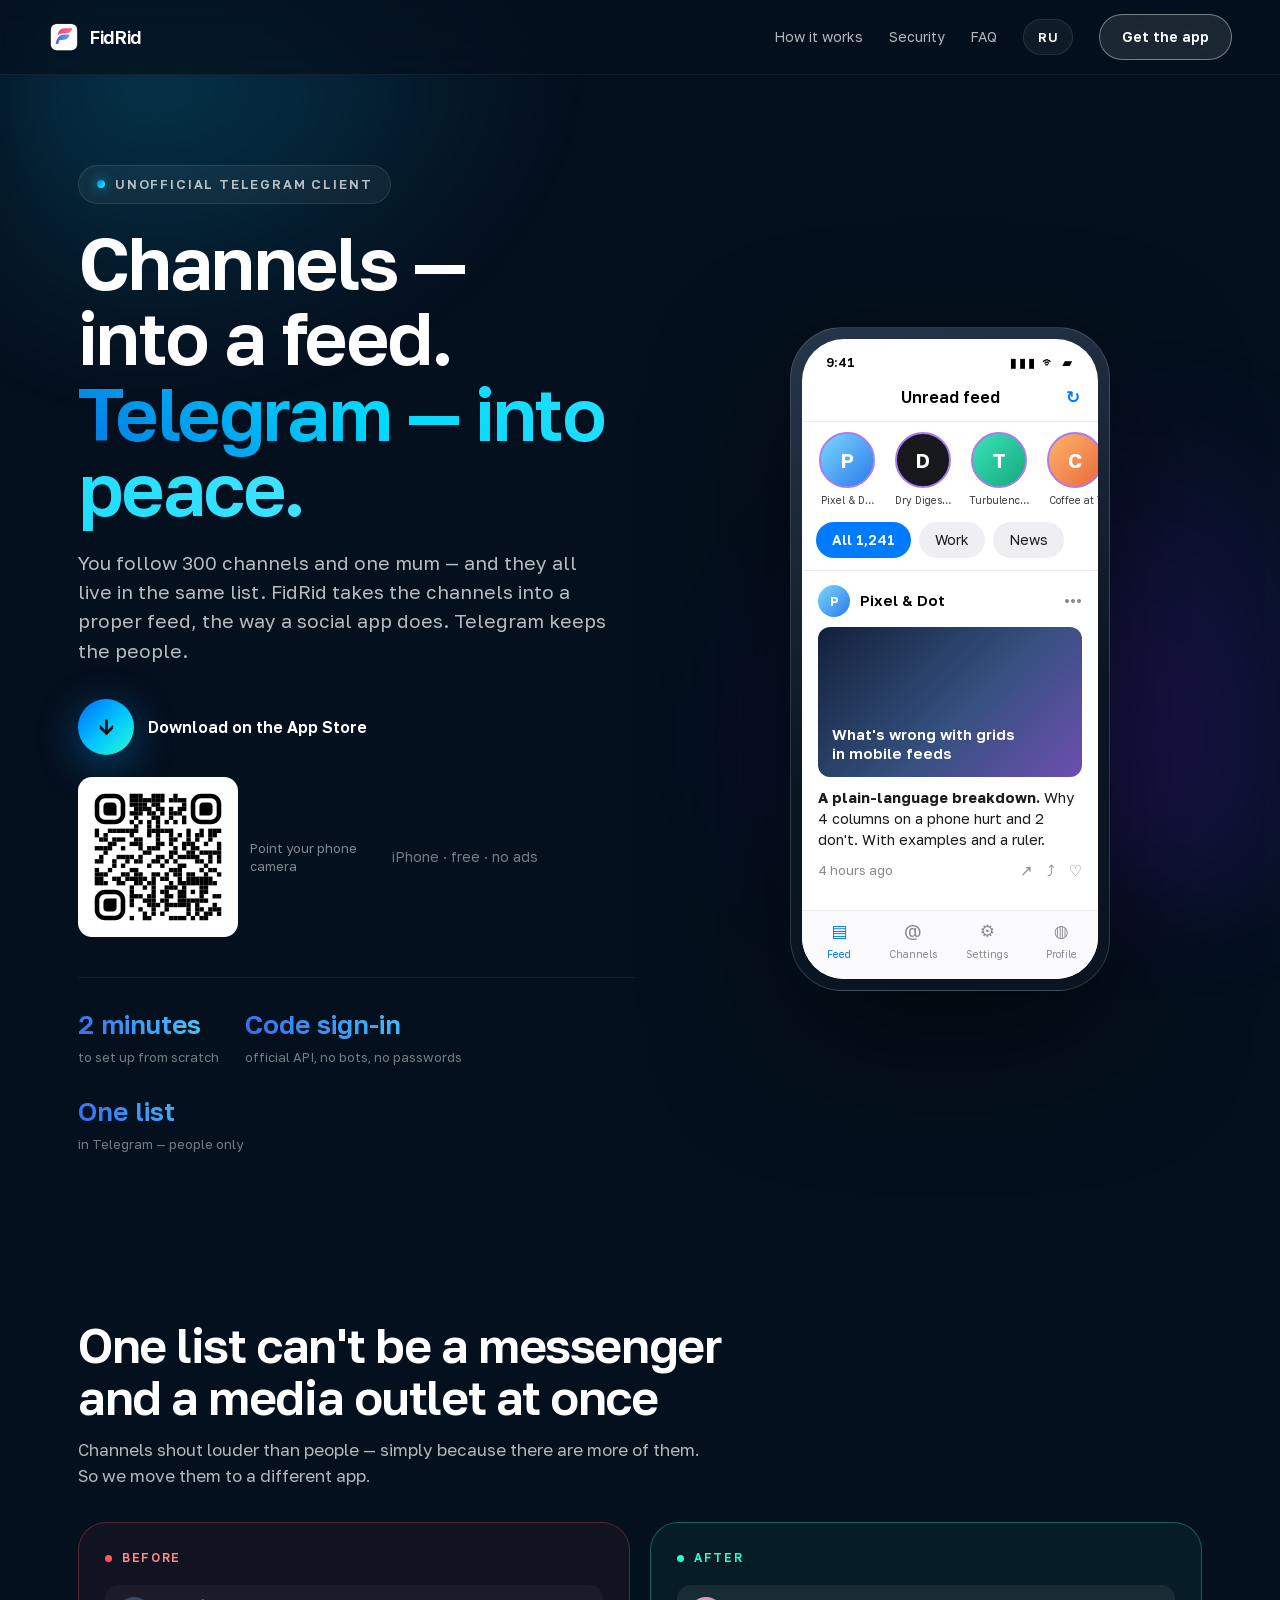
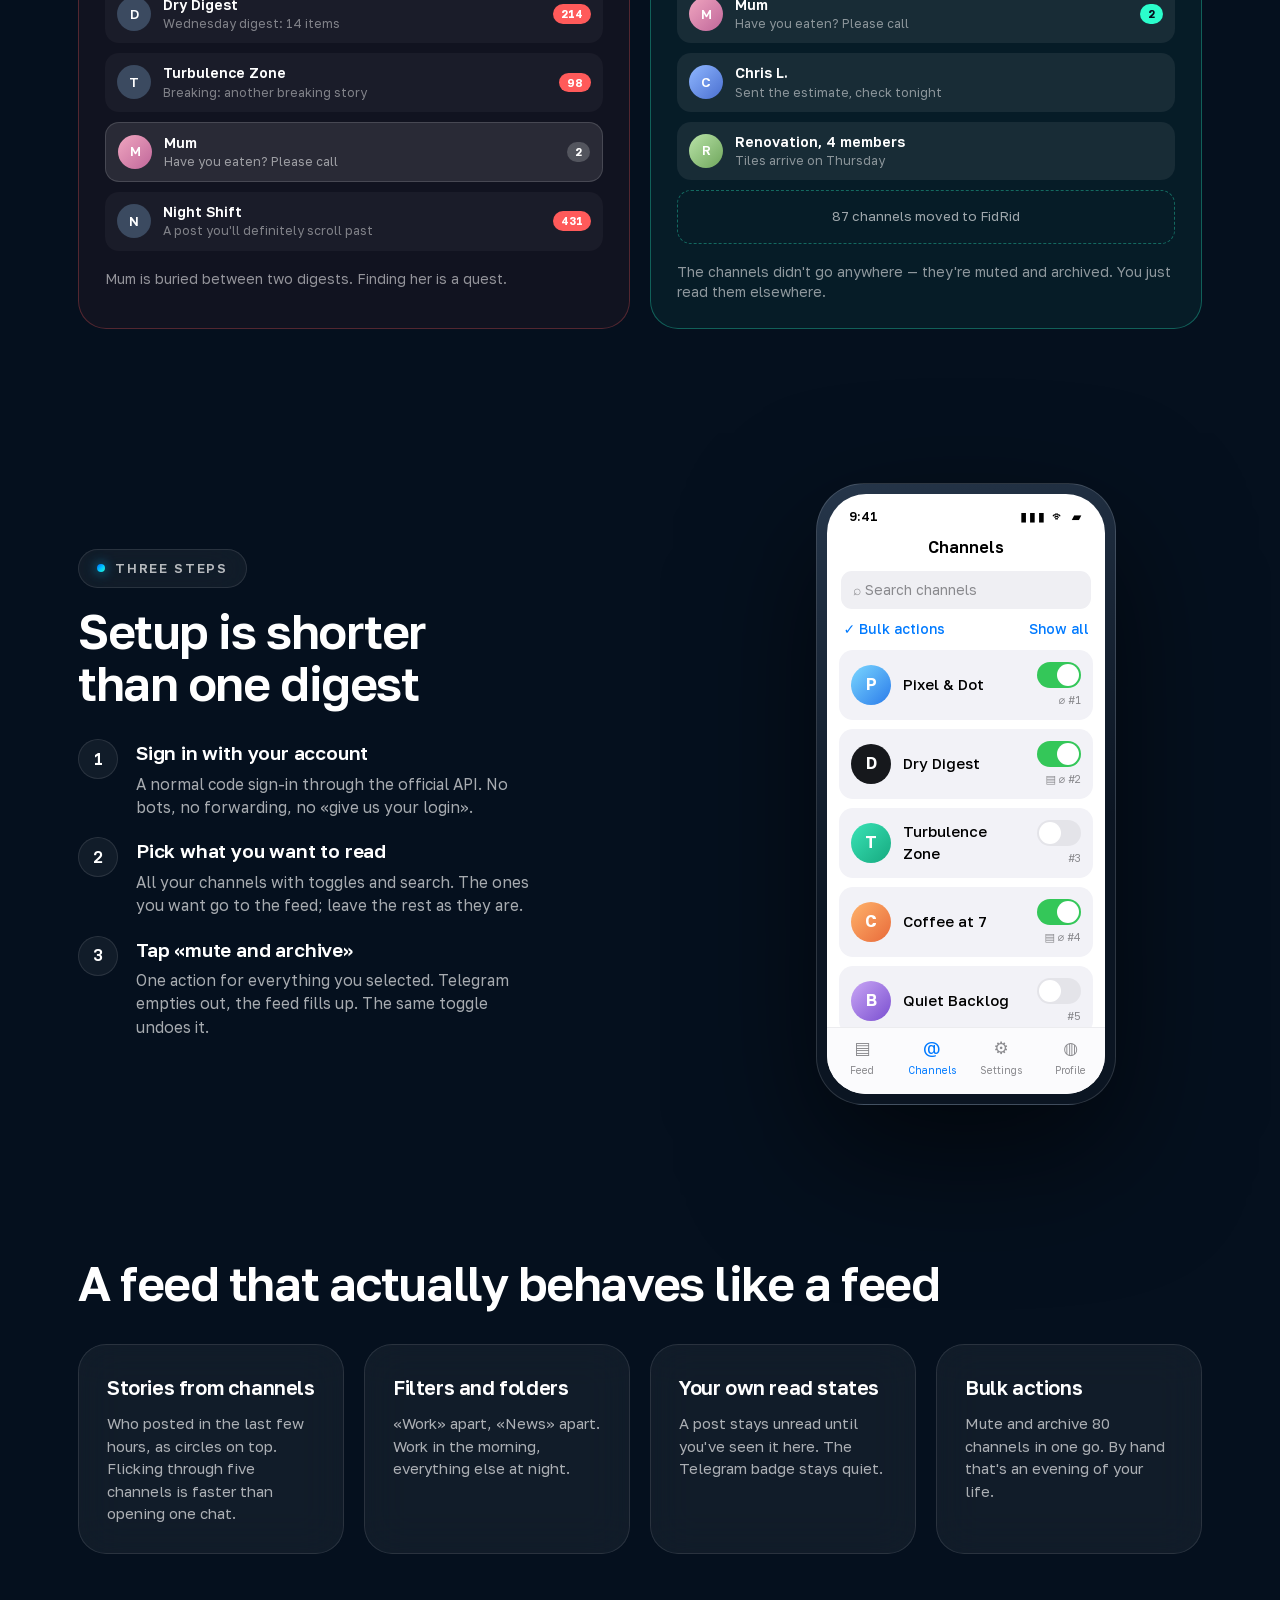
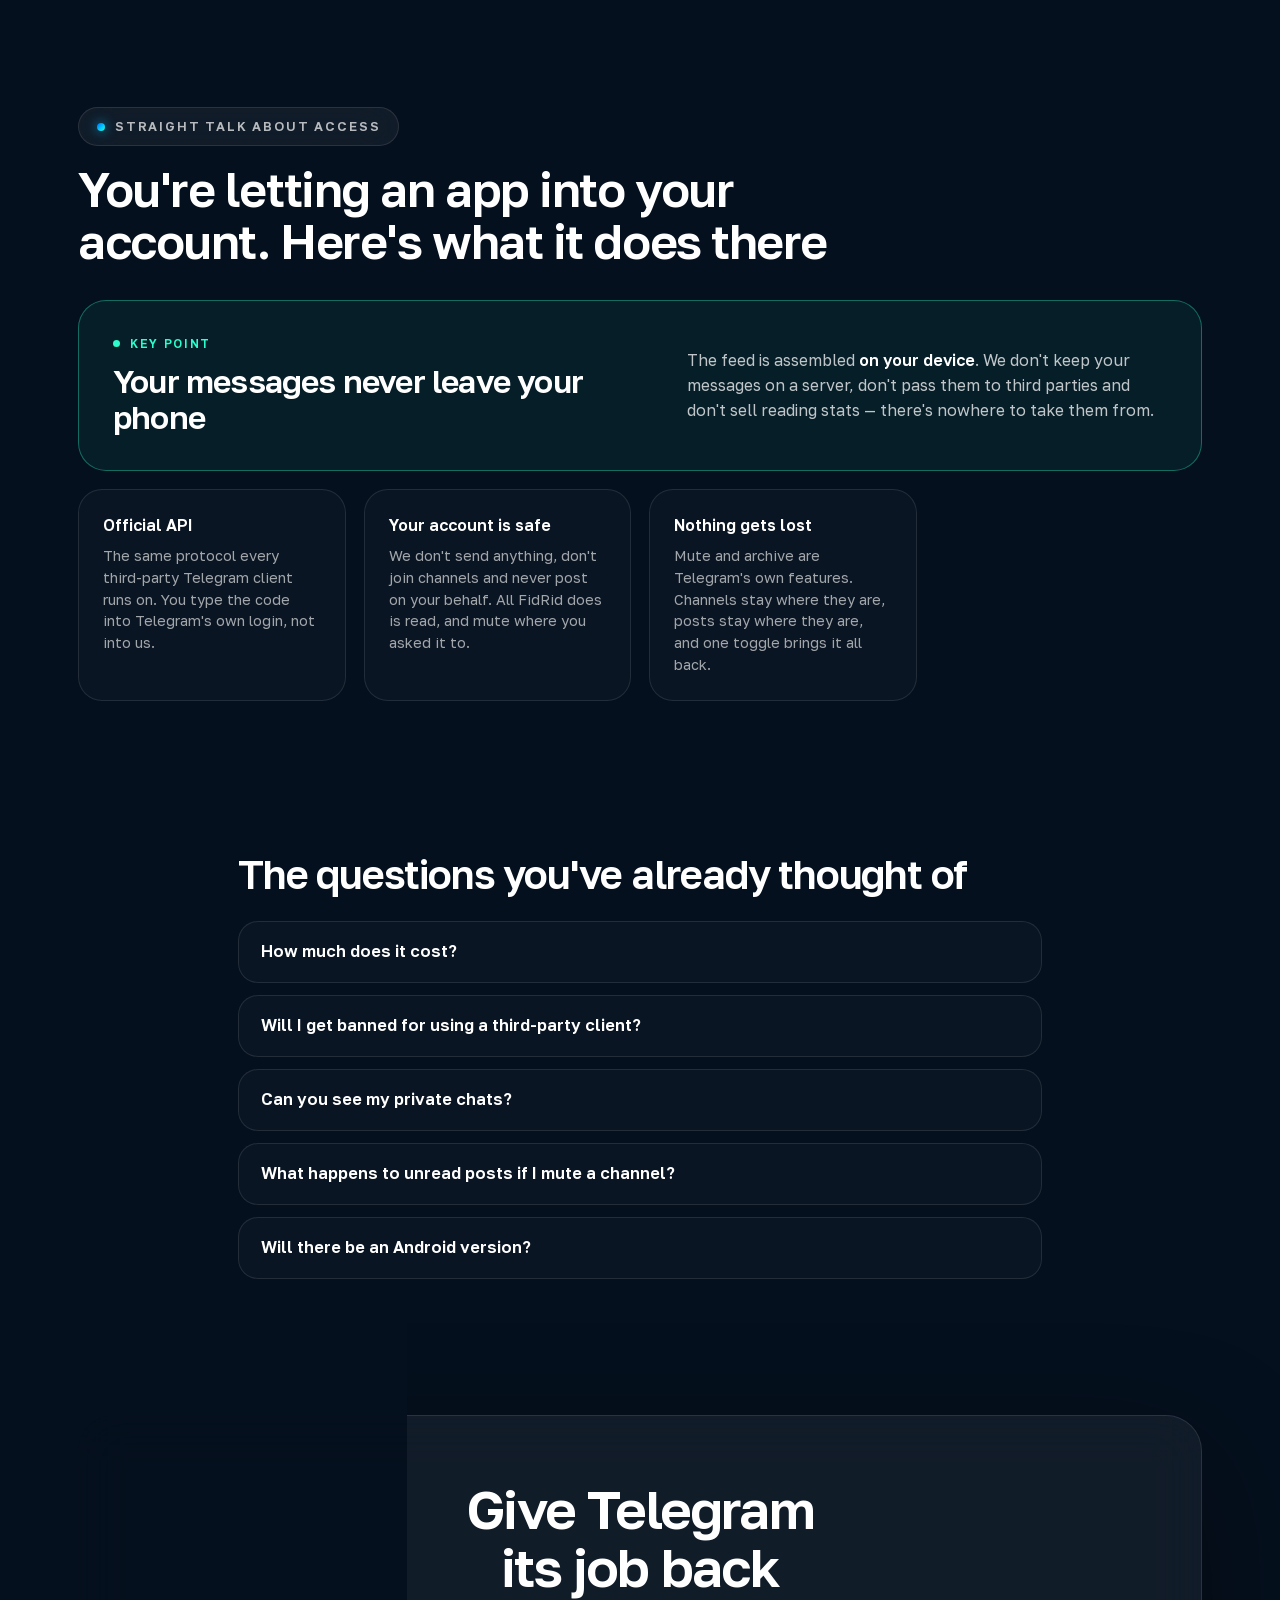
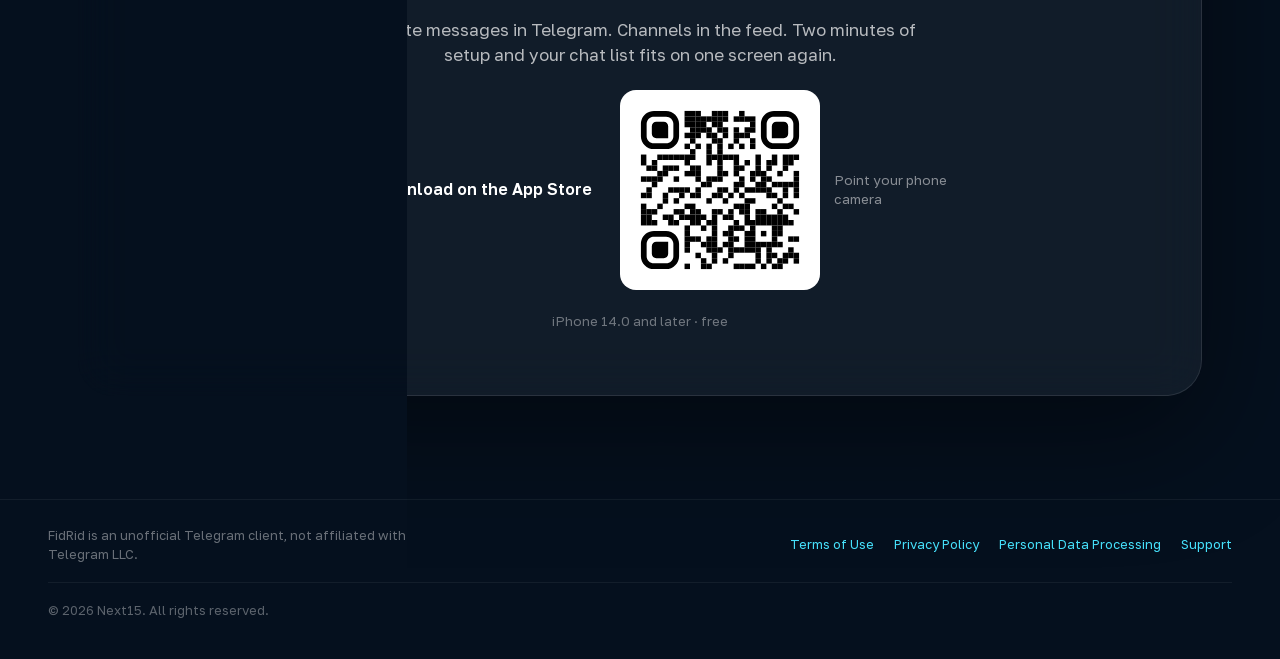
==== index.html @ d8bd04f2 "feat: лендинг FidRid на двух языках Страница собрана из макета Claude Design в обычную статику: исхо" ====
<!DOCTYPE html>
<html lang="ru">
<head>
<meta charset="utf-8">
<meta name="viewport" content="width=device-width, initial-scale=1">
<title>FidRid — каналы в ленту</title>
<meta name="description" content="FidRid забирает телеграм-каналы в отдельную ленту со сторис, фильтрами и своими статусами прочтения. В телеграме остаётся личка. iPhone, бесплатно, без рекламы.">
<meta name="theme-color" content="#05101E">
<link rel="canonical" href="https://svalia.github.io/fidrid-landing/">
<link rel="icon" type="image/svg+xml" href="assets/favicon.svg">
<link rel="icon" type="image/png" sizes="32x32" href="assets/favicon-32.png">
<link rel="apple-touch-icon" sizes="180x180" href="assets/apple-touch-icon.png">

<meta property="og:type" content="website">
<meta property="og:site_name" content="FidRid">
<meta property="og:locale" content="ru_RU">
<meta property="og:locale:alternate" content="en_US">
<meta property="og:title" content="FidRid — каналы в ленту">
<meta property="og:description" content="FidRid забирает телеграм-каналы в отдельную ленту со сторис, фильтрами и своими статусами прочтения. В телеграме остаётся личка. iPhone, бесплатно, без рекламы.">
<meta property="og:url" content="https://svalia.github.io/fidrid-landing/">
<meta property="og:image" content="https://svalia.github.io/fidrid-landing/assets/og-image.png">
<meta property="og:image:width" content="1200">
<meta property="og:image:height" content="630">
<meta name="twitter:card" content="summary_large_image">
<meta name="twitter:title" content="FidRid — каналы в ленту">
<meta name="twitter:description" content="FidRid забирает телеграм-каналы в отдельную ленту со сторис, фильтрами и своими статусами прочтения. В телеграме остаётся личка. iPhone, бесплатно, без рекламы.">
<meta name="twitter:image" content="https://svalia.github.io/fidrid-landing/assets/og-image.png">

<script>
// Выбор языка до первой отрисовки: сохранённый выбор -> язык браузера -> ru
(function () {
  var saved = null;
  try { saved = localStorage.getItem('fidrid-lang'); } catch (e) {}
  if (saved !== 'ru' && saved !== 'en') saved = null;
  var nav = (navigator.languages && navigator.languages[0]) || navigator.language || 'ru';
  var lang = saved || (/^ru/i.test(nav) ? 'ru' : 'en');
  window.__fidridLang = lang;
  document.documentElement.lang = lang;
  if (lang === 'en') {
    document.documentElement.className += ' lang-pending';
    // страховка: если i18n.js не загрузился, контент всё равно покажется
    setTimeout(function () {
      document.documentElement.classList.remove('lang-pending');
    }, 1200);
  }
})();
</script>
<style>html.lang-pending #dc-root { visibility: hidden; }</style>

<link rel="stylesheet" href="css/golos-embed.css">
<link rel="stylesheet" href="css/tokens/colors.css">
<link rel="stylesheet" href="css/tokens/typography.css">
<link rel="stylesheet" href="css/tokens/effects.css">
<link rel="stylesheet" href="css/tokens/layout.css">
<link rel="stylesheet" href="css/base.css">
<link rel="stylesheet" href="css/styles.css">
<link rel="stylesheet" href="responsive.css">
<style>
html, body { height: 100%; margin: 0; }
#dc-root, #dc-root > .sc-host { height: 100%; }
body { margin: 0; background: #05101E; }
  a { color: #47E4FF; text-decoration: none; }
  a:hover { color: #FFFFFF; }
  @keyframes fr-rise { from { opacity: 0; transform: translateY(18px); } to { opacity: 1; transform: none; } }
.scp0:hover { color: rgb(255, 255, 255) !important; }
.scp1:hover { border-color: rgba(71, 228, 255, 0.6) !important; }
</style>
</head>
<body>
<div id="dc-root"><div class="sc-host" data-sc-name="index"><div data-dc-tpl="12" data-screen-label="Лендинг FidRid" style="position: relative; min-height: 100%; background: rgb(5, 16, 30); color: rgb(255, 255, 255); font-family: var(--font-text), 'Golos Text', system-ui, sans-serif; overflow-x: hidden;">

  <div data-dc-tpl="13" aria-hidden="true" style="position: fixed; inset: 0px; pointer-events: none; z-index: 0; background: radial-gradient(620px 520px at 12% 4%, rgba(0, 198, 255, 0.28), transparent 65%), radial-gradient(680px 560px at 88% 82%, rgba(102, 36, 250, 0.26), transparent 65%); filter: blur(60px); opacity: 0.85;"></div>

  <div data-dc-tpl="14" style="position: relative; z-index: 1;">

    <header data-dc-tpl="15" data-el="Z" style="position: sticky; top: 0px; z-index: 30; display: flex; align-items: center; justify-content: space-between; gap: 16px; padding: 14px clamp(16px, 4vw, 48px); background: rgba(5, 16, 30, 0.72); backdrop-filter: blur(22px); border-bottom: 1px solid var(--border-faint);">
      <div data-dc-tpl="16" style="display: flex; align-items: center; gap: 10px;">
        <img data-dc-tpl="17" src="assets/fidrid-mark.svg" alt="FidRid" width="32" height="32" style="width: 32px; height: 32px; border-radius: 9px; display: block;">
        <span data-dc-tpl="18" style="font-family: var(--font-display); font-weight: 600; font-size: 18px; letter-spacing: -0.02em;">FidRid</span>
      </div>
      <nav data-dc-tpl="19" style="display: flex; align-items: center; gap: clamp(14px, 2vw, 28px); font-size: 14px;">
        <a data-dc-tpl="20" href="#how" class="scp0" style="color: rgba(255, 255, 255, 0.7);">Как работает</a>
        <a data-dc-tpl="21" href="#safety" class="scp0" style="color: rgba(255, 255, 255, 0.7);">Безопасность</a>
        <a data-dc-tpl="22" href="#faq" class="scp0" style="color: rgba(255, 255, 255, 0.7);">Вопросы</a>
        <button data-dc-tpl="23" type="button" data-nolang="1" class="scp1" style="cursor: pointer; font-family: var(--font-display); font-weight: 600; font-size: 13px; letter-spacing: 0.06em; color: rgb(255, 255, 255); padding: 9px 14px; border-radius: var(--radius-pill); border: 1px solid var(--border-soft); background: var(--surface-2); backdrop-filter: blur(20px);"><span class="sc-interp">EN</span></button>
        <div class="sc-host-x" data-dc-tpl="24" style="display: contents;"><a href="#download" style="font-family: var(--font-display); font-weight: 600; cursor: pointer; text-decoration: none; border: 1px solid var(--border); background: var(--surface-1); display: inline-flex; align-items: center; gap: 9px; color: rgb(255, 255, 255); font-size: 14px; padding: 12px 22px; border-radius: var(--radius-pill); backdrop-filter: blur(20px);">Скачать</a></div>
      </nav>
    </header>

    <section data-dc-tpl="25" data-screen-label="Герой" style="max-width: 1220px; margin: 0px auto; padding: clamp(40px, 7vw, 92px) clamp(16px, 4vw, 48px) clamp(48px, 7vw, 96px); display: grid; grid-template-columns: minmax(0px, 1.05fr) minmax(0px, 0.95fr); gap: clamp(28px, 5vw, 64px); align-items: center;">
      <div data-dc-tpl="26" style="min-width: 0px; animation: 0.9s cubic-bezier(0.16, 0.84, 0.34, 1) 0s 1 normal both running fr-rise;">
        <div class="sc-host-x" data-dc-tpl="27" style="display: contents;"><span style="display: inline-flex; align-items: center; gap: 10px; font-family: var(--font-display); font-weight: 600; font-size: 13px; letter-spacing: 0.14em; text-transform: uppercase; color: var(--text-muted); padding: 9px 18px; border-radius: var(--radius-pill); border: 1px solid var(--border-soft); background: var(--surface-2); backdrop-filter: blur(20px);"><span style="width: 8px; height: 8px; border-radius: 50%; background: var(--grad-cta); box-shadow: rgba(0, 198, 255, 0.8) 0px 0px 12px;"></span>Неофициальный клиент Telegram</span></div>
        <h1 data-dc-tpl="28" style="margin: 20px 0px 0px; font-family: var(--font-display); font-weight: 600; font-size: clamp(38px, 6.2vw, 74px); line-height: 1.02; letter-spacing: -0.035em; text-wrap: balance;">Каналы&nbsp;— в ленту.<br data-dc-tpl="29"><span data-dc-tpl="30" style="background: linear-gradient(46deg, rgb(4, 118, 225) 0%, rgb(0, 217, 255) 40%, rgb(71, 228, 255) 100%) text; color: transparent;">Телеграм&nbsp;— в покой.</span></h1>
        <p data-dc-tpl="31" style="margin: 22px 0px 0px; max-width: 46ch; font-size: clamp(16px, 1.6vw, 19px); line-height: 1.55; color: rgba(255, 255, 255, 0.72); text-wrap: pretty;">У вас 300 каналов и одна мама, которая пишет в том же списке. FidRid забирает каналы себе — красивой лентой, как в соцсети. В телеграме остаются люди.</p>
        <div data-dc-tpl="32" id="download" style="display: flex; flex-wrap: wrap; align-items: center; gap: 22px; margin-top: 34px;">
          <div class="sc-host-x" data-dc-tpl="33" style="display: contents;"><a href="#download" style="font-family: var(--font-display); font-weight: 600; cursor: pointer; text-decoration: none; border-width: medium; border-style: none; border-color: currentcolor; border-image: none; background: none; display: inline-flex; align-items: center; gap: 14px; color: rgb(255, 255, 255); font-size: 16px;"><span style="width: 56px; height: 56px; border-radius: 50%; background: var(--grad-cta); display: grid; place-items: center; color: rgb(2, 16, 24); font-size: 22px; box-shadow: rgba(0, 150, 255, 0.4) 0px 10px 40px;">↓</span><span>Скачать в App Store</span></a></div>
          <div data-dc-tpl="34" style="display: flex; align-items: center; gap: 12px;">
            <img data-dc-tpl="35" src="assets/qr-code.svg" alt="QR-код на страницу приложения в App Store" width="160" height="160" style="width: 160px; height: 160px; border-radius: 14px; background: rgb(255, 255, 255); padding: 8px; display: block;">
            <span data-dc-tpl="36" style="font-size: 13px; line-height: 1.4; color: rgba(255, 255, 255, 0.5); max-width: 15ch;">Наведите камеру телефона</span>
          </div>
          <span data-dc-tpl="37" style="font-size: 14px; color: rgba(255, 255, 255, 0.45);">iPhone · бесплатно · без рекламы</span>
        </div>
        <div data-dc-tpl="38" style="display: flex; flex-wrap: wrap; gap: 26px; margin-top: 40px; padding-top: 28px; border-top: 1px solid var(--border-faint);">
          <div data-dc-tpl="39" style="display: flex; flex-direction: column; gap: 4px;"><span data-dc-tpl="40" style="font-family: var(--font-display); font-weight: 600; font-size: 26px; background-image: linear-gradient(56deg, rgb(55, 112, 237) 5%, rgb(71, 201, 250) 84%); background-position-x: ; background-position-y: ; background-size: ; background-repeat: ; background-attachment: ; background-origin: ; background-clip: text; background-color: ; color: transparent;">2 минуты</span><span data-dc-tpl="41" style="font-size: 13px; color: rgba(255, 255, 255, 0.45);">на настройку с нуля</span></div>
          <div data-dc-tpl="42" style="display: flex; flex-direction: column; gap: 4px;"><span data-dc-tpl="43" style="font-family: var(--font-display); font-weight: 600; font-size: 26px; background-image: linear-gradient(56deg, rgb(55, 112, 237) 5%, rgb(71, 201, 250) 84%); background-position-x: ; background-position-y: ; background-size: ; background-repeat: ; background-attachment: ; background-origin: ; background-clip: text; background-color: ; color: transparent;">Вход по коду</span><span data-dc-tpl="44" style="font-size: 13px; color: rgba(255, 255, 255, 0.45);">официальное API, без ботов и паролей</span></div>
          <div data-dc-tpl="45" style="display: flex; flex-direction: column; gap: 4px;"><span data-dc-tpl="46" style="font-family: var(--font-display); font-weight: 600; font-size: 26px; background-image: linear-gradient(56deg, rgb(55, 112, 237) 5%, rgb(71, 201, 250) 84%); background-position-x: ; background-position-y: ; background-size: ; background-repeat: ; background-attachment: ; background-origin: ; background-clip: text; background-color: ; color: transparent;">1 список</span><span data-dc-tpl="47" style="font-size: 13px; color: rgba(255, 255, 255, 0.45);">в личке — только люди</span></div>
        </div>
      </div>

      <div data-dc-tpl="48" style="display: flex; justify-content: center; min-width: 0px; animation: 1s cubic-bezier(0.16, 0.84, 0.34, 1) 0.12s 1 normal both running fr-rise;">
        <div data-dc-tpl="49" style="width: 320px; max-width: 100%; flex: 0 0 auto; padding: 11px; border-radius: 52px; background: linear-gradient(160deg, rgb(38, 54, 74) 0%, rgb(11, 21, 34) 60%); border: 1px solid rgba(255, 255, 255, 0.14); box-shadow: rgba(0, 0, 0, 0.6) 0px 50px 130px;">
          <div data-dc-tpl="50" style="border-radius: 42px; overflow: hidden; background: rgb(255, 255, 255); height: 640px; display: flex; flex-direction: column; color: rgb(0, 0, 0);">
            <div data-dc-tpl="51" style="display: flex; align-items: center; justify-content: space-between; padding: 14px 24px 6px; font-size: 13px; font-weight: 600;"><span data-dc-tpl="52">9:41</span><span data-dc-tpl="53" style="letter-spacing: 2px; color: rgb(0, 0, 0);">▮▮▮ ᯤ ▰</span></div>
            <div data-dc-tpl="54" style="display: flex; align-items: center; justify-content: center; position: relative; padding: 8px 16px 12px; font-size: 16px; font-weight: 600;">Лента не прочитанных<span data-dc-tpl="55" style="position: absolute; right: 18px; color: rgb(0, 122, 255); font-size: 17px;">↻</span></div>
            <div data-dc-tpl="56" style="display: flex; gap: 14px; padding: 10px 14px; overflow: hidden; border-top: 1px solid rgb(236, 236, 239);">
              <div data-dc-tpl="57" style="display: flex; flex-direction: column; align-items: center; gap: 5px; flex: 0 0 auto; width: 62px;"><span data-dc-tpl="58" style="width: 56px; height: 56px; border-radius: 50%; background: linear-gradient(135deg, rgb(123, 215, 255), rgb(42, 123, 234)); border: 2.5px solid rgb(169, 123, 240); display: grid; place-items: center; color: rgb(255, 255, 255); font-weight: 700; font-size: 20px;">П</span><span data-dc-tpl="59" style="font-size: 10px; color: rgb(60, 60, 67); max-width: 62px; overflow: hidden; text-overflow: ellipsis; white-space: nowrap;">Пиксель и…</span></div>
              <div data-dc-tpl="60" style="display: flex; flex-direction: column; align-items: center; gap: 5px; flex: 0 0 auto; width: 62px;"><span data-dc-tpl="61" style="width: 56px; height: 56px; border-radius: 50%; background: rgb(22, 24, 28); border: 2.5px solid rgb(169, 123, 240); display: grid; place-items: center; color: rgb(255, 255, 255); font-weight: 700; font-size: 20px;">С</span><span data-dc-tpl="62" style="font-size: 10px; color: rgb(60, 60, 67); max-width: 62px; overflow: hidden; text-overflow: ellipsis; white-space: nowrap;">Сухая выж…</span></div>
              <div data-dc-tpl="63" style="display: flex; flex-direction: column; align-items: center; gap: 5px; flex: 0 0 auto; width: 62px;"><span data-dc-tpl="64" style="width: 56px; height: 56px; border-radius: 50%; background: linear-gradient(135deg, rgb(58, 227, 182), rgb(22, 169, 127)); border: 2.5px solid rgb(169, 123, 240); display: grid; place-items: center; color: rgb(255, 255, 255); font-weight: 700; font-size: 20px;">З</span><span data-dc-tpl="65" style="font-size: 10px; color: rgb(60, 60, 67); max-width: 62px; overflow: hidden; text-overflow: ellipsis; white-space: nowrap;">Зона турб…</span></div>
              <div data-dc-tpl="66" style="display: flex; flex-direction: column; align-items: center; gap: 5px; flex: 0 0 auto; width: 62px;"><span data-dc-tpl="67" style="width: 56px; height: 56px; border-radius: 50%; background: linear-gradient(135deg, rgb(255, 179, 107), rgb(232, 106, 58)); border: 2.5px solid rgb(169, 123, 240); display: grid; place-items: center; color: rgb(255, 255, 255); font-weight: 700; font-size: 20px;">К</span><span data-dc-tpl="68" style="font-size: 10px; color: rgb(60, 60, 67); max-width: 62px; overflow: hidden; text-overflow: ellipsis; white-space: nowrap;">Кофе в 7:00</span></div>
            </div>
            <div data-dc-tpl="69" style="display: flex; gap: 8px; padding: 4px 14px 12px; overflow: hidden; border-bottom: 1px solid rgb(236, 236, 239);">
              <span data-dc-tpl="70" style="flex: 0 0 auto; padding: 8px 16px; border-radius: 20px; background: rgb(0, 122, 255); color: rgb(255, 255, 255); font-size: 14px; font-weight: 600;">Все 1 241</span>
              <span data-dc-tpl="71" style="flex: 0 0 auto; padding: 8px 16px; border-radius: 20px; background: rgb(239, 239, 243); color: rgb(28, 28, 30); font-size: 14px;">Работа</span>
              <span data-dc-tpl="72" style="flex: 0 0 auto; padding: 8px 16px; border-radius: 20px; background: rgb(239, 239, 243); color: rgb(28, 28, 30); font-size: 14px;">Новости</span>
            </div>
            <div data-dc-tpl="73" style="flex: 1 1 0%; overflow: hidden; padding: 14px 16px; display: flex; flex-direction: column; gap: 10px;">
              <div data-dc-tpl="74" style="display: flex; align-items: center; gap: 10px;"><span data-dc-tpl="75" style="width: 32px; height: 32px; border-radius: 50%; background: linear-gradient(135deg, rgb(123, 215, 255), rgb(42, 123, 234)); display: grid; place-items: center; color: rgb(255, 255, 255); font-weight: 700; font-size: 13px;">П</span><span data-dc-tpl="76" style="font-weight: 600; font-size: 15px;">Пиксель и точка</span><span data-dc-tpl="77" style="margin-left: auto; color: rgb(138, 138, 142);">•••</span></div>
              <div data-dc-tpl="78" style="border-radius: 12px; overflow: hidden; background: linear-gradient(135deg, rgb(18, 33, 58) 0%, rgb(53, 80, 127) 55%, rgb(109, 79, 176) 100%); height: 150px; display: flex; align-items: flex-end; padding: 14px;"><span data-dc-tpl="79" style="color: rgb(255, 255, 255); font-weight: 600; font-size: 15px; line-height: 1.25;">Что не так с сеткой<br data-dc-tpl="80">в мобильных лентах</span></div>
              <p data-dc-tpl="81" style="margin: 0px; font-size: 14.5px; line-height: 1.45; color: rgb(28, 28, 30);"><b data-dc-tpl="82">Разбор на пальцах.</b> Почему 4 колонки на телефоне — это боль, а 2 — нет. С примерами и линейкой.</p>
              <div data-dc-tpl="83" style="display: flex; align-items: center; gap: 16px; font-size: 13px; color: rgb(138, 138, 142);"><span data-dc-tpl="84">4 часа назад</span><span data-dc-tpl="85" style="margin-left: auto; display: flex; gap: 14px; font-size: 15px;"><span data-dc-tpl="86">↗</span><span data-dc-tpl="87">⤴</span><span data-dc-tpl="88">♡</span></span></div>
            </div>
            <div data-dc-tpl="89" style="display: flex; padding: 8px 0px 18px; border-top: 1px solid rgb(236, 236, 239); background: rgb(251, 251, 253);">
              <div data-dc-tpl="90" style="flex: 1 1 0%; min-width: 0px; display: flex; flex-direction: column; align-items: center; justify-content: center; text-align: center; white-space: nowrap; gap: 3px; color: rgb(0, 122, 255); font-size: 10px;"><span data-dc-tpl="91" style="font-size: 17px;">▤</span>Лента</div>
              <div data-dc-tpl="92" style="flex: 1 1 0%; min-width: 0px; display: flex; flex-direction: column; align-items: center; justify-content: center; text-align: center; white-space: nowrap; gap: 3px; color: rgb(138, 138, 142); font-size: 10px;"><span data-dc-tpl="93" style="font-size: 17px;">@</span>Каналы</div>
              <div data-dc-tpl="94" style="flex: 1 1 0%; min-width: 0px; display: flex; flex-direction: column; align-items: center; justify-content: center; text-align: center; white-space: nowrap; gap: 3px; color: rgb(138, 138, 142); font-size: 10px;"><span data-dc-tpl="95" style="font-size: 17px;">⚙</span>Настройки</div>
              <div data-dc-tpl="96" style="flex: 1 1 0%; min-width: 0px; display: flex; flex-direction: column; align-items: center; justify-content: center; text-align: center; white-space: nowrap; gap: 3px; color: rgb(138, 138, 142); font-size: 10px;"><span data-dc-tpl="97" style="font-size: 17px;">◍</span>Профиль</div>
            </div>
          </div>
        </div>
      </div>
    </section>

    <section data-dc-tpl="98" data-screen-label="До и после" style="max-width: 1220px; margin: 0px auto; padding: clamp(40px, 6vw, 80px) clamp(16px, 4vw, 48px);">
      <h2 data-dc-tpl="99" style="margin: 0px; font-family: var(--font-display); font-weight: 600; font-size: clamp(28px, 4vw, 48px); letter-spacing: -0.03em; line-height: 1.08; text-wrap: balance;">Один список не может быть и мессенджером, и медиа</h2>
      <p data-dc-tpl="100" style="margin: 14px 0px 0px; max-width: 58ch; font-size: 17px; line-height: 1.5; color: rgba(255, 255, 255, 0.7);">Каналы кричат громче людей — просто потому, что их больше. Разводим их по разным приложениям.</p>
      <div data-dc-tpl="101" style="display: grid; grid-template-columns: repeat(auto-fit, minmax(280px, 1fr)); gap: 20px; margin-top: 34px;">
        <div data-dc-tpl="102" style="border-radius: 28px; border: 1px solid rgba(255, 90, 90, 0.28); background: rgba(255, 90, 90, 0.05); padding: 26px;">
          <div data-dc-tpl="103" style="display: flex; align-items: center; gap: 10px; font-size: 12px; font-weight: 600; letter-spacing: 0.14em; text-transform: uppercase; color: rgb(255, 138, 138);"><span data-dc-tpl="104" style="width: 7px; height: 7px; border-radius: 50%; background: rgb(255, 90, 90);"></span>До</div>
          <div data-dc-tpl="105" style="display: flex; flex-direction: column; gap: 10px; margin-top: 18px;">
            <div data-dc-tpl="106" style="display: flex; align-items: center; gap: 12px; padding: 10px 12px; border-radius: 14px; background: rgba(255, 255, 255, 0.04);"><span data-dc-tpl="107" style="width: 34px; height: 34px; border-radius: 50%; background: rgb(59, 74, 96); display: grid; place-items: center; font-size: 13px; font-weight: 600;">С</span><span data-dc-tpl="108" style="flex: 1 1 0%; min-width: 0px;"><span data-dc-tpl="109" style="display: block; font-size: 14px; font-weight: 600;">Сухая выжимка</span><span data-dc-tpl="110" style="display: block; font-size: 12.5px; color: rgba(255, 255, 255, 0.45); overflow: hidden; text-overflow: ellipsis; white-space: nowrap;">Дайджест за среду: 14 пунктов</span></span><span data-dc-tpl="111" style="padding: 2px 8px; border-radius: 10px; background: rgb(255, 90, 90); font-size: 11px; font-weight: 700;">214</span></div>
            <div data-dc-tpl="112" style="display: flex; align-items: center; gap: 12px; padding: 10px 12px; border-radius: 14px; background: rgba(255, 255, 255, 0.04);"><span data-dc-tpl="113" style="width: 34px; height: 34px; border-radius: 50%; background: rgb(59, 74, 96); display: grid; place-items: center; font-size: 13px; font-weight: 600;">З</span><span data-dc-tpl="114" style="flex: 1 1 0%; min-width: 0px;"><span data-dc-tpl="115" style="display: block; font-size: 14px; font-weight: 600;">Зона турбулентности</span><span data-dc-tpl="116" style="display: block; font-size: 12.5px; color: rgba(255, 255, 255, 0.45); overflow: hidden; text-overflow: ellipsis; white-space: nowrap;">Срочно: ещё одна срочная новость</span></span><span data-dc-tpl="117" style="padding: 2px 8px; border-radius: 10px; background: rgb(255, 90, 90); font-size: 11px; font-weight: 700;">98</span></div>
            <div data-dc-tpl="118" style="display: flex; align-items: center; gap: 12px; padding: 10px 12px; border-radius: 14px; background: rgba(255, 255, 255, 0.1); border: 1px solid rgba(255, 255, 255, 0.14);"><span data-dc-tpl="119" style="width: 34px; height: 34px; border-radius: 50%; background: linear-gradient(135deg, rgb(240, 166, 192), rgb(192, 103, 154)); display: grid; place-items: center; font-size: 13px; font-weight: 600;">М</span><span data-dc-tpl="120" style="flex: 1 1 0%; min-width: 0px;"><span data-dc-tpl="121" style="display: block; font-size: 14px; font-weight: 600;">Мама</span><span data-dc-tpl="122" style="display: block; font-size: 12.5px; color: rgba(255, 255, 255, 0.55); overflow: hidden; text-overflow: ellipsis; white-space: nowrap;">Ты поел? Позвони, пожалуйста</span></span><span data-dc-tpl="123" style="padding: 2px 8px; border-radius: 10px; background: rgba(255, 255, 255, 0.2); font-size: 11px; font-weight: 700;">2</span></div>
            <div data-dc-tpl="124" style="display: flex; align-items: center; gap: 12px; padding: 10px 12px; border-radius: 14px; background: rgba(255, 255, 255, 0.04);"><span data-dc-tpl="125" style="width: 34px; height: 34px; border-radius: 50%; background: rgb(59, 74, 96); display: grid; place-items: center; font-size: 13px; font-weight: 600;">Н</span><span data-dc-tpl="126" style="flex: 1 1 0%; min-width: 0px;"><span data-dc-tpl="127" style="display: block; font-size: 14px; font-weight: 600;">Ночная смена</span><span data-dc-tpl="128" style="display: block; font-size: 12.5px; color: rgba(255, 255, 255, 0.45); overflow: hidden; text-overflow: ellipsis; white-space: nowrap;">Пост, который вы точно пролистаете</span></span><span data-dc-tpl="129" style="padding: 2px 8px; border-radius: 10px; background: rgb(255, 90, 90); font-size: 11px; font-weight: 700;">431</span></div>
          </div>
          <p data-dc-tpl="130" style="margin: 18px 0px 0px; font-size: 14px; line-height: 1.45; color: rgba(255, 255, 255, 0.55);">Мама лежит между двумя дайджестами. Найти её — квест.</p>
        </div>
        <div data-dc-tpl="131" style="border-radius: 28px; border: 1px solid rgba(43, 253, 204, 0.3); background: rgba(43, 253, 204, 0.05); padding: 26px;">
          <div data-dc-tpl="132" style="display: flex; align-items: center; gap: 10px; font-size: 12px; font-weight: 600; letter-spacing: 0.14em; text-transform: uppercase; color: rgb(43, 253, 204);"><span data-dc-tpl="133" style="width: 7px; height: 7px; border-radius: 50%; background: rgb(43, 253, 204);"></span>После</div>
          <div data-dc-tpl="134" style="display: flex; flex-direction: column; gap: 10px; margin-top: 18px;">
            <div data-dc-tpl="135" style="display: flex; align-items: center; gap: 12px; padding: 10px 12px; border-radius: 14px; background: rgba(255, 255, 255, 0.07);"><span data-dc-tpl="136" style="width: 34px; height: 34px; border-radius: 50%; background: linear-gradient(135deg, rgb(240, 166, 192), rgb(192, 103, 154)); display: grid; place-items: center; font-size: 13px; font-weight: 600;">М</span><span data-dc-tpl="137" style="flex: 1 1 0%; min-width: 0px;"><span data-dc-tpl="138" style="display: block; font-size: 14px; font-weight: 600;">Мама</span><span data-dc-tpl="139" style="display: block; font-size: 12.5px; color: rgba(255, 255, 255, 0.5); overflow: hidden; text-overflow: ellipsis; white-space: nowrap;">Ты поел? Позвони, пожалуйста</span></span><span data-dc-tpl="140" style="padding: 2px 8px; border-radius: 10px; background: rgb(43, 253, 204); color: rgb(5, 16, 30); font-size: 11px; font-weight: 700;">2</span></div>
            <div data-dc-tpl="141" style="display: flex; align-items: center; gap: 12px; padding: 10px 12px; border-radius: 14px; background: rgba(255, 255, 255, 0.07);"><span data-dc-tpl="142" style="width: 34px; height: 34px; border-radius: 50%; background: linear-gradient(135deg, rgb(143, 183, 255), rgb(74, 111, 208)); display: grid; place-items: center; font-size: 13px; font-weight: 600;">К</span><span data-dc-tpl="143" style="flex: 1 1 0%; min-width: 0px;"><span data-dc-tpl="144" style="display: block; font-size: 14px; font-weight: 600;">Костя Л.</span><span data-dc-tpl="145" style="display: block; font-size: 12.5px; color: rgba(255, 255, 255, 0.5); overflow: hidden; text-overflow: ellipsis; white-space: nowrap;">Скинул смету, глянь вечером</span></span></div>
            <div data-dc-tpl="146" style="display: flex; align-items: center; gap: 12px; padding: 10px 12px; border-radius: 14px; background: rgba(255, 255, 255, 0.07);"><span data-dc-tpl="147" style="width: 34px; height: 34px; border-radius: 50%; background: linear-gradient(135deg, rgb(185, 227, 168), rgb(111, 166, 92)); display: grid; place-items: center; font-size: 13px; font-weight: 600;">Р</span><span data-dc-tpl="148" style="flex: 1 1 0%; min-width: 0px;"><span data-dc-tpl="149" style="display: block; font-size: 14px; font-weight: 600;">Ремонт, 4 участника</span><span data-dc-tpl="150" style="display: block; font-size: 12.5px; color: rgba(255, 255, 255, 0.5); overflow: hidden; text-overflow: ellipsis; white-space: nowrap;">Плитку привезут в четверг</span></span></div>
            <div data-dc-tpl="151" style="display: flex; align-items: center; justify-content: center; gap: 10px; padding: 16px 12px; border-radius: 14px; border: 1px dashed rgba(43, 253, 204, 0.35); font-size: 13.5px; color: rgba(255, 255, 255, 0.62);">87 каналов уехали в FidRid</div>
          </div>
          <p data-dc-tpl="152" style="margin: 18px 0px 0px; font-size: 14px; line-height: 1.45; color: rgba(255, 255, 255, 0.55);">Каналы никуда не делись — они замьючены и в архиве. И читаются отдельно.</p>
        </div>
      </div>
    </section>

    <section data-dc-tpl="153" id="how" data-screen-label="Как это работает" style="max-width: 1220px; margin: 0px auto; padding: clamp(40px, 6vw, 80px) clamp(16px, 4vw, 48px); display: grid; grid-template-columns: minmax(0px, 1fr) minmax(0px, 0.8fr); gap: clamp(28px, 5vw, 64px); align-items: center;">
      <div data-dc-tpl="154" style="min-width: 0px;">
        <div class="sc-host-x" data-dc-tpl="155" style="display: contents;"><span style="display: inline-flex; align-items: center; gap: 10px; font-family: var(--font-display); font-weight: 600; font-size: 13px; letter-spacing: 0.14em; text-transform: uppercase; color: var(--text-muted); padding: 9px 18px; border-radius: var(--radius-pill); border: 1px solid var(--border-soft); background: var(--surface-2); backdrop-filter: blur(20px);"><span style="width: 8px; height: 8px; border-radius: 50%; background: var(--grad-cta); box-shadow: rgba(0, 198, 255, 0.8) 0px 0px 12px;"></span>Три шага</span></div>
        <h2 data-dc-tpl="156" style="margin: 18px 0px 0px; font-family: var(--font-display); font-weight: 600; font-size: clamp(28px, 4vw, 48px); letter-spacing: -0.03em; line-height: 1.08; text-wrap: balance;">Настройка короче, чем один дайджест</h2>
        <div data-dc-tpl="157" style="display: flex; flex-direction: column; gap: 18px; margin-top: 30px;">
          <div data-dc-tpl="158" style="display: flex; gap: 18px; align-items: flex-start;">
            <span data-dc-tpl="159" style="flex: 0 0 auto; width: 40px; height: 40px; border-radius: 50%; border: 1px solid var(--border-soft); background: var(--surface-2); display: grid; place-items: center; font-family: var(--font-display); font-weight: 600; font-size: 16px;">1</span>
            <div data-dc-tpl="160"><div data-dc-tpl="161" style="font-family: var(--font-display); font-weight: 600; font-size: 19px; letter-spacing: -0.01em;">Входите под своим аккаунтом</div><p data-dc-tpl="162" style="margin: 6px 0px 0px; font-size: 15.5px; line-height: 1.5; color: rgba(255, 255, 255, 0.65); max-width: 44ch;">Обычный вход по коду через официальное API. Никаких ботов, пересылок и «дай логин от аккаунта».</p></div>
          </div>
          <div data-dc-tpl="163" style="display: flex; gap: 18px; align-items: flex-start;">
            <span data-dc-tpl="164" style="flex: 0 0 auto; width: 40px; height: 40px; border-radius: 50%; border: 1px solid var(--border-soft); background: var(--surface-2); display: grid; place-items: center; font-family: var(--font-display); font-weight: 600; font-size: 16px;">2</span>
            <div data-dc-tpl="165"><div data-dc-tpl="166" style="font-family: var(--font-display); font-weight: 600; font-size: 19px; letter-spacing: -0.01em;">Отмечаете, что читать</div><p data-dc-tpl="167" style="margin: 6px 0px 0px; font-size: 15.5px; line-height: 1.5; color: rgba(255, 255, 255, 0.65); max-width: 44ch;">Список всех ваших каналов с тумблерами и поиском. Нужные — в ленту, остальные оставьте как есть.</p></div>
          </div>
          <div data-dc-tpl="168" style="display: flex; gap: 18px; align-items: flex-start;">
            <span data-dc-tpl="169" style="flex: 0 0 auto; width: 40px; height: 40px; border-radius: 50%; border: 1px solid var(--border-soft); background: var(--surface-2); display: grid; place-items: center; font-family: var(--font-display); font-weight: 600; font-size: 16px;">3</span>
            <div data-dc-tpl="170"><div data-dc-tpl="171" style="font-family: var(--font-display); font-weight: 600; font-size: 19px; letter-spacing: -0.01em;">Жмёте «замьютить и в архив»</div><p data-dc-tpl="172" style="margin: 6px 0px 0px; font-size: 15.5px; line-height: 1.5; color: rgba(255, 255, 255, 0.65); max-width: 44ch;">Одним действием сразу для всех выбранных. Телеграм пустеет, лента наполняется. Откатить можно тем же тумблером.</p></div>
          </div>
        </div>
      </div>
      <div data-dc-tpl="173" style="display: flex; justify-content: center; min-width: 0px;">
        <div data-dc-tpl="174" style="width: 300px; max-width: 100%; flex: 0 0 auto; padding: 10px; border-radius: 48px; background: linear-gradient(160deg, rgb(38, 54, 74) 0%, rgb(11, 21, 34) 60%); border: 1px solid rgba(255, 255, 255, 0.14); box-shadow: rgba(0, 0, 0, 0.6) 0px 50px 130px;">
          <div data-dc-tpl="175" style="border-radius: 39px; overflow: hidden; background: rgb(255, 255, 255); height: 600px; display: flex; flex-direction: column; color: rgb(0, 0, 0);">
            <div data-dc-tpl="176" style="display: flex; align-items: center; justify-content: space-between; padding: 14px 22px 4px; font-size: 12.5px; font-weight: 600;"><span data-dc-tpl="177">9:41</span><span data-dc-tpl="178" style="letter-spacing: 2px;">▮▮▮ ᯤ ▰</span></div>
            <div data-dc-tpl="179" style="text-align: center; padding: 6px 16px 12px; font-size: 16px; font-weight: 600;">Каналы</div>
            <div data-dc-tpl="180" style="padding: 0px 14px 10px;"><div data-dc-tpl="181" style="display: flex; align-items: center; gap: 8px; padding: 9px 12px; border-radius: 11px; background: rgb(239, 239, 243); color: rgb(138, 138, 142); font-size: 14px;">⌕ Поиск каналов</div></div>
            <div data-dc-tpl="182" style="display: flex; align-items: center; justify-content: space-between; padding: 0px 16px 10px; font-size: 14px; color: rgb(0, 122, 255); font-weight: 500;"><span data-dc-tpl="183">✓ Массовые действия</span><span data-dc-tpl="184">Показывать все</span></div>
            <div data-dc-tpl="185" style="flex: 1 1 0%; overflow: hidden; display: flex; flex-direction: column; gap: 9px; padding: 0px 12px;">
              <div data-dc-tpl="186" style="display: flex; align-items: center; gap: 12px; padding: 12px; border-radius: 14px; background: rgb(242, 242, 247);"><span data-dc-tpl="187" style="width: 40px; height: 40px; border-radius: 50%; background: linear-gradient(135deg, rgb(123, 215, 255), rgb(42, 123, 234)); display: grid; place-items: center; color: rgb(255, 255, 255); font-weight: 700;">П</span><span data-dc-tpl="188" style="flex: 1 1 0%; font-size: 15px; font-weight: 500;">Пиксель и точка</span><span data-dc-tpl="189" style="display: flex; flex-direction: column; align-items: flex-end; gap: 4px;"><span data-dc-tpl="190" style="width: 44px; height: 26px; border-radius: 13px; background: rgb(52, 199, 89); position: relative;"><span data-dc-tpl="191" style="position: absolute; top: 2px; right: 2px; width: 22px; height: 22px; border-radius: 50%; background: rgb(255, 255, 255);"></span></span><span data-dc-tpl="192" style="font-size: 11px; color: rgb(138, 138, 142);">⌀ #1</span></span></div>
              <div data-dc-tpl="193" style="display: flex; align-items: center; gap: 12px; padding: 12px; border-radius: 14px; background: rgb(242, 242, 247);"><span data-dc-tpl="194" style="width: 40px; height: 40px; border-radius: 50%; background: rgb(22, 24, 28); display: grid; place-items: center; color: rgb(255, 255, 255); font-weight: 700;">С</span><span data-dc-tpl="195" style="flex: 1 1 0%; font-size: 15px; font-weight: 500;">Сухая выжимка</span><span data-dc-tpl="196" style="display: flex; flex-direction: column; align-items: flex-end; gap: 4px;"><span data-dc-tpl="197" style="width: 44px; height: 26px; border-radius: 13px; background: rgb(52, 199, 89); position: relative;"><span data-dc-tpl="198" style="position: absolute; top: 2px; right: 2px; width: 22px; height: 22px; border-radius: 50%; background: rgb(255, 255, 255);"></span></span><span data-dc-tpl="199" style="font-size: 11px; color: rgb(138, 138, 142);">▤ ⌀ #2</span></span></div>
              <div data-dc-tpl="200" style="display: flex; align-items: center; gap: 12px; padding: 12px; border-radius: 14px; background: rgb(242, 242, 247);"><span data-dc-tpl="201" style="width: 40px; height: 40px; border-radius: 50%; background: linear-gradient(135deg, rgb(58, 227, 182), rgb(22, 169, 127)); display: grid; place-items: center; color: rgb(255, 255, 255); font-weight: 700;">З</span><span data-dc-tpl="202" style="flex: 1 1 0%; font-size: 15px; font-weight: 500;">Зона турбулентности</span><span data-dc-tpl="203" style="display: flex; flex-direction: column; align-items: flex-end; gap: 4px;"><span data-dc-tpl="204" style="width: 44px; height: 26px; border-radius: 13px; background: rgb(228, 228, 233); position: relative;"><span data-dc-tpl="205" style="position: absolute; top: 2px; left: 2px; width: 22px; height: 22px; border-radius: 50%; background: rgb(255, 255, 255);"></span></span><span data-dc-tpl="206" style="font-size: 11px; color: rgb(138, 138, 142);">#3</span></span></div>
              <div data-dc-tpl="207" style="display: flex; align-items: center; gap: 12px; padding: 12px; border-radius: 14px; background: rgb(242, 242, 247);"><span data-dc-tpl="208" style="width: 40px; height: 40px; border-radius: 50%; background: linear-gradient(135deg, rgb(255, 179, 107), rgb(232, 106, 58)); display: grid; place-items: center; color: rgb(255, 255, 255); font-weight: 700;">К</span><span data-dc-tpl="209" style="flex: 1 1 0%; font-size: 15px; font-weight: 500;">Кофе в 7:00</span><span data-dc-tpl="210" style="display: flex; flex-direction: column; align-items: flex-end; gap: 4px;"><span data-dc-tpl="211" style="width: 44px; height: 26px; border-radius: 13px; background: rgb(52, 199, 89); position: relative;"><span data-dc-tpl="212" style="position: absolute; top: 2px; right: 2px; width: 22px; height: 22px; border-radius: 50%; background: rgb(255, 255, 255);"></span></span><span data-dc-tpl="213" style="font-size: 11px; color: rgb(138, 138, 142);">▤ ⌀ #4</span></span></div>
              <div data-dc-tpl="214" style="display: flex; align-items: center; gap: 12px; padding: 12px; border-radius: 14px; background: rgb(242, 242, 247);"><span data-dc-tpl="215" style="width: 40px; height: 40px; border-radius: 50%; background: linear-gradient(135deg, rgb(201, 166, 245), rgb(122, 79, 208)); display: grid; place-items: center; color: rgb(255, 255, 255); font-weight: 700;">Т</span><span data-dc-tpl="216" style="flex: 1 1 0%; font-size: 15px; font-weight: 500;">Тихий бэклог</span><span data-dc-tpl="217" style="display: flex; flex-direction: column; align-items: flex-end; gap: 4px;"><span data-dc-tpl="218" style="width: 44px; height: 26px; border-radius: 13px; background: rgb(228, 228, 233); position: relative;"><span data-dc-tpl="219" style="position: absolute; top: 2px; left: 2px; width: 22px; height: 22px; border-radius: 50%; background: rgb(255, 255, 255);"></span></span><span data-dc-tpl="220" style="font-size: 11px; color: rgb(138, 138, 142);">#5</span></span></div>
            </div>
            <div data-dc-tpl="221" style="display: flex; padding: 8px 0px 16px; border-top: 1px solid rgb(236, 236, 239); background: rgb(251, 251, 253);">
              <div data-dc-tpl="222" style="flex: 1 1 0%; min-width: 0px; display: flex; flex-direction: column; align-items: center; justify-content: center; text-align: center; white-space: nowrap; gap: 3px; color: rgb(138, 138, 142); font-size: 10px;"><span data-dc-tpl="223" style="font-size: 17px;">▤</span>Лента</div>
              <div data-dc-tpl="224" style="flex: 1 1 0%; min-width: 0px; display: flex; flex-direction: column; align-items: center; justify-content: center; text-align: center; white-space: nowrap; gap: 3px; color: rgb(0, 122, 255); font-size: 10px;"><span data-dc-tpl="225" style="font-size: 17px;">@</span>Каналы</div>
              <div data-dc-tpl="226" style="flex: 1 1 0%; min-width: 0px; display: flex; flex-direction: column; align-items: center; justify-content: center; text-align: center; white-space: nowrap; gap: 3px; color: rgb(138, 138, 142); font-size: 10px;"><span data-dc-tpl="227" style="font-size: 17px;">⚙</span>Настройки</div>
              <div data-dc-tpl="228" style="flex: 1 1 0%; min-width: 0px; display: flex; flex-direction: column; align-items: center; justify-content: center; text-align: center; white-space: nowrap; gap: 3px; color: rgb(138, 138, 142); font-size: 10px;"><span data-dc-tpl="229" style="font-size: 17px;">◍</span>Профиль</div>
            </div>
          </div>
        </div>
      </div>
    </section>

    <section data-dc-tpl="230" data-screen-label="Возможности" style="max-width: 1220px; margin: 0px auto; padding: clamp(40px, 6vw, 80px) clamp(16px, 4vw, 48px);">
      <h2 data-dc-tpl="231" style="margin: 0px; font-family: var(--font-display); font-weight: 600; font-size: clamp(28px, 4vw, 48px); letter-spacing: -0.03em; line-height: 1.08; text-wrap: balance;">Лента, которая ведёт себя как лента</h2>
      <div data-dc-tpl="232" style="display: grid; grid-template-columns: repeat(auto-fit, minmax(260px, 1fr)); gap: 20px; margin-top: 34px;">
        <div data-dc-tpl="233" style="border-radius: 28px; border: 1px solid var(--border-soft); background: var(--surface-2); backdrop-filter: blur(20px); padding: 28px;">
          <div data-dc-tpl="234" style="font-family: var(--font-display); font-weight: 600; font-size: 20px; letter-spacing: -0.02em;">Сторис из каналов</div>
          <p data-dc-tpl="235" style="margin: 10px 0px 0px; font-size: 15px; line-height: 1.5; color: rgba(255, 255, 255, 0.65);">Кто написал за последние часы — кружками сверху. Пролистать пять каналов быстрее, чем открыть один чат.</p>
        </div>
        <div data-dc-tpl="236" style="border-radius: 28px; border: 1px solid var(--border-soft); background: var(--surface-2); backdrop-filter: blur(20px); padding: 28px;">
          <div data-dc-tpl="237" style="font-family: var(--font-display); font-weight: 600; font-size: 20px; letter-spacing: -0.02em;">Фильтры и папки</div>
          <p data-dc-tpl="238" style="margin: 10px 0px 0px; font-size: 15px; line-height: 1.5; color: rgba(255, 255, 255, 0.65);">«Работа» отдельно, «Новости» отдельно. Утром — рабочее, вечером — всё остальное.</p>
        </div>
        <div data-dc-tpl="239" style="border-radius: 28px; border: 1px solid var(--border-soft); background: var(--surface-2); backdrop-filter: blur(20px); padding: 28px;">
          <div data-dc-tpl="240" style="font-family: var(--font-display); font-weight: 600; font-size: 20px; letter-spacing: -0.02em;">Свои статусы прочтения</div>
          <p data-dc-tpl="241" style="margin: 10px 0px 0px; font-size: 15px; line-height: 1.5; color: rgba(255, 255, 255, 0.65);">Пост непрочитан, пока вы его не увидели здесь. Счётчик в телеграме при этом молчит.</p>
        </div>
        <div data-dc-tpl="242" style="border-radius: 28px; border: 1px solid var(--border-soft); background: var(--surface-2); backdrop-filter: blur(20px); padding: 28px;">
          <div data-dc-tpl="243" style="font-family: var(--font-display); font-weight: 600; font-size: 20px; letter-spacing: -0.02em;">Массовые действия</div>
          <p data-dc-tpl="244" style="margin: 10px 0px 0px; font-size: 15px; line-height: 1.5; color: rgba(255, 255, 255, 0.65);">Замьютить и заархивировать 80 каналов разом. Вручную это вечер жизни.</p>
        </div>
      </div>
    </section>

    <section data-dc-tpl="245" id="safety" data-screen-label="Безопасность" style="max-width: 1220px; margin: 0px auto; padding: clamp(40px, 6vw, 80px) clamp(16px, 4vw, 48px);">
      <div class="sc-host-x" data-dc-tpl="246" style="display: contents;"><span style="display: inline-flex; align-items: center; gap: 10px; font-family: var(--font-display); font-weight: 600; font-size: 13px; letter-spacing: 0.14em; text-transform: uppercase; color: var(--text-muted); padding: 9px 18px; border-radius: var(--radius-pill); border: 1px solid var(--border-soft); background: var(--surface-2); backdrop-filter: blur(20px);"><span style="width: 8px; height: 8px; border-radius: 50%; background: var(--grad-cta); box-shadow: rgba(0, 198, 255, 0.8) 0px 0px 12px;"></span>Честно про доступ</span></div>
      <h2 data-dc-tpl="247" style="margin: 18px 0px 0px; font-family: var(--font-display); font-weight: 600; font-size: clamp(28px, 4vw, 48px); letter-spacing: -0.03em; line-height: 1.08; text-wrap: balance;">Вы пускаете приложение в свой аккаунт. Вот что оно там делает</h2>
      <div data-dc-tpl="248" style="display: grid; grid-template-columns: repeat(auto-fit, minmax(250px, 1fr)); gap: 18px; margin-top: 32px;">
        <div data-dc-tpl="249" style="border-radius: 24px; border: 1px solid var(--border-soft); background: var(--surface-3); padding: 24px;"><div data-dc-tpl="250" style="font-size: 16px; font-weight: 600; font-family: var(--font-display);">Официальное API</div><p data-dc-tpl="251" style="margin: 8px 0px 0px; font-size: 14.5px; line-height: 1.5; color: rgba(255, 255, 255, 0.62);">Тот же протокол, на котором работают все сторонние клиенты телеграма. Пароль вы вводите не нам, а в окно входа телеграма.</p></div>
        <div data-dc-tpl="252" style="border-radius: 24px; border: 1px solid var(--border-soft); background: var(--surface-3); padding: 24px;"><div data-dc-tpl="253" style="font-size: 16px; font-weight: 600; font-family: var(--font-display);">Аккаунт не под угрозой</div><p data-dc-tpl="254" style="margin: 8px 0px 0px; font-size: 14.5px; line-height: 1.5; color: rgba(255, 255, 255, 0.62);">Мы не рассылаем, не вступаем в каналы и не пишем от вашего имени. Всё, что делает FidRid, — читает и выключает уведомления там, где вы попросили.</p></div>
        <div data-dc-tpl="255" style="grid-column: 1 / -1; order: -1; border-radius: 28px; border: 1px solid rgba(43, 253, 204, 0.35); background: rgba(43, 253, 204, 0.06); padding: clamp(24px, 3vw, 34px); display: flex; flex-wrap: wrap; align-items: center; gap: clamp(18px, 3vw, 36px);"><div data-dc-tpl="256" style="flex: 1 1 260px; min-width: 0px;"><div data-dc-tpl="257" style="display: flex; align-items: center; gap: 10px; font-size: 12px; font-weight: 600; letter-spacing: 0.14em; text-transform: uppercase; color: rgb(43, 253, 204);"><span data-dc-tpl="258" style="width: 7px; height: 7px; border-radius: 50%; background: rgb(43, 253, 204);"></span>Главное</div><div data-dc-tpl="259" style="margin-top: 12px; font-family: var(--font-display); font-weight: 600; font-size: clamp(22px, 2.6vw, 32px); letter-spacing: -0.025em; line-height: 1.12;">Ваши сообщения не покидают телефон</div></div><p data-dc-tpl="260" style="flex: 1 1 280px; margin: 0px; font-size: 16px; line-height: 1.55; color: rgba(255, 255, 255, 0.75); max-width: 48ch;">Лента собирается <b data-dc-tpl="261" style="color: rgb(255, 255, 255); font-weight: 600;">на устройстве</b>. Мы не храним ваши сообщения на сервере, не пересылаем их третьим лицам и не продаём статистику чтения — её просто негде взять.</p></div>
        <div data-dc-tpl="262" style="border-radius: 24px; border: 1px solid var(--border-soft); background: var(--surface-3); padding: 24px;"><div data-dc-tpl="263" style="font-size: 16px; font-weight: 600; font-family: var(--font-display);">Ничего не теряется</div><p data-dc-tpl="264" style="margin: 8px 0px 0px; font-size: 14.5px; line-height: 1.5; color: rgba(255, 255, 255, 0.62);">Мьют и архив — штатные функции телеграма. Каналы остаются на месте, посты никуда не деваются, вернуть всё можно одним тумблером.</p></div>
      </div>
    </section>

    <section data-dc-tpl="265" id="faq" data-screen-label="Вопросы" style="max-width: 900px; margin: 0px auto; padding: clamp(40px, 6vw, 80px) clamp(16px, 4vw, 48px);">
      <h2 data-dc-tpl="266" style="margin: 0px 0px 26px; font-family: var(--font-display); font-weight: 600; font-size: clamp(26px, 3.4vw, 40px); letter-spacing: -0.03em;">Вопросы, которые вы уже придумали</h2>
      <div data-dc-tpl="267" style="display: flex; flex-direction: column; gap: 12px;">
        <details data-dc-tpl="268" style="border-radius: 20px; border: 1px solid var(--border-soft); background: var(--surface-3); padding: 18px 22px;"><summary data-dc-tpl="269" style="cursor: pointer; font-size: 16.5px; font-weight: 600; font-family: var(--font-display); list-style: none;">Сколько стоит?</summary><p data-dc-tpl="270" style="margin: 12px 0px 0px; font-size: 15px; line-height: 1.55; color: rgba(255, 255, 255, 0.65);">Ничего. Приложение бесплатное, рекламы внутри нет.</p></details>
        <details data-dc-tpl="271" style="border-radius: 20px; border: 1px solid var(--border-soft); background: var(--surface-3); padding: 18px 22px;"><summary data-dc-tpl="272" style="cursor: pointer; font-size: 16.5px; font-weight: 600; font-family: var(--font-display); list-style: none;">Меня не забанят за сторонний клиент?</summary><p data-dc-tpl="273" style="margin: 12px 0px 0px; font-size: 15px; line-height: 1.55; color: rgba(255, 255, 255, 0.65);">Сторонние клиенты телеграм разрешает — на этом держится половина его экосистемы. Баны прилетают за спам и массовые рассылки; FidRid не делает ни того, ни другого.</p></details>
        <details data-dc-tpl="274" style="border-radius: 20px; border: 1px solid var(--border-soft); background: var(--surface-3); padding: 18px 22px;"><summary data-dc-tpl="275" style="cursor: pointer; font-size: 16.5px; font-weight: 600; font-family: var(--font-display); list-style: none;">А личные чаты вы видите?</summary><p data-dc-tpl="276" style="margin: 12px 0px 0px; font-size: 15px; line-height: 1.55; color: rgba(255, 255, 255, 0.65);">FidRid показывает только каналы, которые вы сами включили. Личка в приложение не попадает — в этом вся идея.</p></details>
        <details data-dc-tpl="277" style="border-radius: 20px; border: 1px solid var(--border-soft); background: var(--surface-3); padding: 18px 22px;"><summary data-dc-tpl="278" style="cursor: pointer; font-size: 16.5px; font-weight: 600; font-family: var(--font-display); list-style: none;">Что будет с непрочитанными, если я замьючу канал?</summary><p data-dc-tpl="279" style="margin: 12px 0px 0px; font-size: 15px; line-height: 1.55; color: rgba(255, 255, 255, 0.65);">Ничего. Мьют убирает звук и бейдж, архив — из основного списка. Посты остаются в телеграме и появляются в ленте FidRid.</p></details>
        <details data-dc-tpl="280" style="border-radius: 20px; border: 1px solid var(--border-soft); background: var(--surface-3); padding: 18px 22px;"><summary data-dc-tpl="281" style="cursor: pointer; font-size: 16.5px; font-weight: 600; font-family: var(--font-display); list-style: none;">Android будет?</summary><p data-dc-tpl="282" style="margin: 12px 0px 0px; font-size: 15px; line-height: 1.55; color: rgba(255, 255, 255, 0.65);">Пока только iPhone. Android в планах — о старте напишем в канале проекта.</p></details>
      </div>
    </section>

    <section data-dc-tpl="283" data-screen-label="Финальный призыв" style="max-width: 1220px; margin: 0px auto; padding: clamp(30px, 5vw, 60px) clamp(16px, 4vw, 48px) clamp(60px, 8vw, 110px);">
      <div data-dc-tpl="284" style="border-radius: 36px; border: 1px solid var(--border-soft); background: var(--surface-2); backdrop-filter: blur(24px); box-shadow: rgba(0, 0, 0, 0.45) 0px 40px 120px; padding: clamp(32px, 5vw, 64px); text-align: center; display: flex; flex-direction: column; align-items: center; gap: 22px;">
        <h2 data-dc-tpl="285" style="margin: 0px; font-family: var(--font-display); font-weight: 600; font-size: clamp(28px, 4.4vw, 54px); letter-spacing: -0.035em; line-height: 1.06; text-wrap: balance; max-width: 18ch;">Верните телеграму его работу</h2>
        <p data-dc-tpl="286" style="margin: 0px; max-width: 52ch; font-size: 17px; line-height: 1.5; color: rgba(255, 255, 255, 0.7);">Личные сообщения — в телеграме. Каналы — в ленте. Две минуты на настройку, и список чатов снова помещается на один экран.</p>
        <div data-dc-tpl="287" style="display: flex; flex-wrap: wrap; align-items: center; justify-content: center; gap: 28px;">
          <div class="sc-host-x" data-dc-tpl="288" style="display: contents;"><a href="#download" style="font-family: var(--font-display); font-weight: 600; cursor: pointer; text-decoration: none; border-width: medium; border-style: none; border-color: currentcolor; border-image: none; background: none; display: inline-flex; align-items: center; gap: 14px; color: rgb(255, 255, 255); font-size: 16px;"><span style="width: 56px; height: 56px; border-radius: 50%; background: var(--grad-cta); display: grid; place-items: center; color: rgb(2, 16, 24); font-size: 22px; box-shadow: rgba(0, 150, 255, 0.4) 0px 10px 40px;">↓</span><span>Скачать в App Store</span></a></div>
          <div data-dc-tpl="289" style="display: flex; align-items: center; gap: 14px;">
            <img data-dc-tpl="290" src="assets/qr-code.svg" alt="QR-код на страницу приложения в App Store" width="200" height="200" style="width: 200px; height: 200px; border-radius: 16px; background: rgb(255, 255, 255); padding: 10px; display: block;">
            <span data-dc-tpl="291" style="font-size: 13.5px; line-height: 1.4; color: rgba(255, 255, 255, 0.5); max-width: 16ch; text-align: left;">Наведите камеру телефона</span>
          </div>
        </div>
        <span data-dc-tpl="292" style="font-size: 13.5px; color: rgba(255, 255, 255, 0.4);">iPhone 14.0 и новее · бесплатно</span>
      </div>
    </section>

    <footer data-dc-tpl="293" style="border-top: 1px solid var(--border-faint); padding: 26px clamp(16px, 4vw, 48px) 40px;">
      <div data-dc-tpl="294" style="max-width: 1220px; margin: 0px auto; display: flex; flex-wrap: wrap; gap: 16px; align-items: center; justify-content: space-between; font-size: 13px; color: rgba(255, 255, 255, 0.4);">
        <span data-dc-tpl="295" style="max-width: 46ch;">FidRid — неофициальный клиент Telegram, не связанный с Telegram LLC.</span>
        <span data-dc-tpl="296" style="display: flex; flex-wrap: wrap; gap: 20px;"><a data-dc-tpl="297" href="Legal/Terms_of_Use_Ru.pdf" data-doc="terms" target="_blank" rel="noopener">Условия использования</a><a data-dc-tpl="298" href="Legal/Privacy_Policy_Ru.pdf" data-doc="privacy" target="_blank" rel="noopener">Политика конфиденциальности</a><a data-dc-tpl="299" href="Legal/Consent_to_Personal_Data_Processing_Ru.pdf" data-doc="processing" target="_blank" rel="noopener">Обработка персональных данных</a><a data-dc-tpl="300" href="#faq">Поддержка</a></span>
      </div>
      <div data-dc-tpl="301" style="max-width: 1220px; margin: 18px auto 0px; padding-top: 18px; border-top: 1px solid var(--border-faint); font-size: 13px; color: rgba(255, 255, 255, 0.35);">© 2026 Next15. All rights reserved.</div>
    </footer>

  </div></div></div></div>
<script src="i18n.js"></script>
</body>
</html>
---- css/golos-embed.css ----
/* Golos Text (variable) — embedded subsets, no external deps */
@font-face{font-family:'Golos Text';font-style:normal;font-weight:400 900;font-display:swap;src:url([data-uri]) format('woff2');unicode-range:U+0460-052F, U+1C80-1C8A, U+20B4, U+2DE0-2DFF, U+A640-A69F, U+FE2E-FE2F;}
@font-face{font-family:'Golos Text';font-style:normal;font-weight:400 900;font-display:swap;src:url([data-uri]) format('woff2');unicode-range:U+0301, U+0400-045F, U+0490-0491, U+04B0-04B1, U+2116;}
@font-face{font-family:'Golos Text';font-style:normal;font-weight:400 900;font-display:swap;src:url([data-uri]) format('woff2');unicode-range:U+0100-02BA, U+02BD-02C5, U+02C7-02CC, U+02CE-02D7, U+02DD-02FF, U+0304, U+0308, U+0329, U+1D00-1DBF, U+1E00-1E9F, U+1EF2-1EFF, U+2020, U+20A0-20AB, U+20AD-20C0, U+2113, U+2C60-2C7F, U+A720-A7FF;}
@font-face{font-family:'Golos Text';font-style:normal;font-weight:400 900;font-display:swap;src:url([data-uri]) format('woff2');unicode-range:U+0000-00FF, U+0131, U+0152-0153, U+02BB-02BC, U+02C6, U+02DA, U+02DC, U+0304, U+0308, U+0329, U+2000-206F, U+20AC, U+2122, U+2191, U+2193, U+2212, U+2215, U+FEFF, U+FFFD;}
---- css/tokens/colors.css ----
/* ============================================================
   tokens/colors.css — Dark Keynote palette
   Base hues, text ramps, glass surfaces, borders, gradients
   ============================================================ */
:root {
  /* base canvas */
  --bg:            #05101E;   /* primary near-black navy */
  --bg-2:          #060d18;   /* deeper panel navy */

  /* text ramp (white @ descending alpha) */
  --text:          #FFFFFF;
  --text-muted:    rgba(255,255,255,.70);
  --text-subtle:   rgba(255,255,255,.45);
  --text-faint:    rgba(255,255,255,.30);
  --slate:         #728496;   /* cool grey for neutral marks */
  --main:          #2AB2F2;   /* legacy primary */

  /* accent hues */
  --cyan:          #00C6FF;
  --cyan-2:        #47E4FF;
  --blue:          #5282FF;
  --blue-2:        #2596FF;
  --purple:        #9D8BE7;
  --purple-bright: #6624FA;
  --purple-soft:   #C39AF8;
  --lilac:         #E9D7F6;
  --deep-purple:   #3C1581;
  --green:         #2BFDCC;   /* "go" / success / target paths */
  --danger:        #FF5A5A;

  /* glass surfaces — white @ low alpha over the navy canvas */
  --surface-1:     rgba(255,255,255,.10);
  --surface-2:     rgba(255,255,255,.05);
  --surface-3:     rgba(255,255,255,.025);

  /* borders — white @ alpha, strong → faint */
  --border:        rgba(255,255,255,.40);
  --border-soft:   rgba(255,255,255,.10);
  --border-faint:  rgba(255,255,255,.06);
  --glow-purple:   rgba(191,128,255,.20);

  /* signature gradients */
  --grad-headline:      linear-gradient(46deg, #FFF 0%, #FFF 28%, #0476E1 64%, #00D9FF 100%); /* @kind color */
  --grad-headline-rich: linear-gradient(46deg, #0476E1 0%, #00D9FF 33%, #2596FF 67%, #47E4FF 100%); /* @kind color */
  --grad-cta:           linear-gradient(315deg, #2BFDCC 0%, #00C6FF 47.56%, #006AFF 100%); /* @kind color */
  --grad-cta-46:        linear-gradient(46deg, #0476E1 0%, #00D9FF 100%); /* @kind color */
  --grad-section:       linear-gradient(134deg, #E9D7F6 0%, #6624FA 47.29%, #00D8FF 100%); /* @kind color */
  --grad-purple:        linear-gradient(315deg, #9983E8 0%, #7036F6 100%); /* @kind color */
  --grad-stat:          linear-gradient(56deg, #3770ED 5%, #47C9FA 84%); /* @kind color */
  --grad-muted:         linear-gradient(135deg, #C6C6D2 0%, #9192A6 100%); /* @kind color */
}
---- css/tokens/typography.css ----
/* ============================================================
   tokens/typography.css — type families
   Golos Text (variable) is the brand face; embedded in golos-embed.css
   Fallbacks name the internal SB Sans faces, then system.
   ============================================================ */
:root {
  --font-display: "Golos Text", "SB Sans Display", Roboto, system-ui, sans-serif;
  --font-text:    "Golos Text", "SB Sans Text", Roboto, system-ui, sans-serif;

  /* weights actually used across the deck system */
  --fw-regular:  400; /* @kind font */
  --fw-medium:   500; /* @kind font */
  --fw-semibold: 600; /* @kind font */
  --fw-bold:     700; /* @kind font */
  --fw-black:    800; /* @kind font */
}
---- css/tokens/effects.css ----
/* ============================================================
   tokens/effects.css — radii, blur, easing
   ============================================================ */
:root {
  --radius-pill: 40px;   /* eyebrows, chips, nav CTA */
  --radius-card: 28px;   /* glass cards / app frame */
  --blur-glass:  blur(80px); /* @kind other */

  /* signature keynote easing — long, soft settle */
  --ease-soft: cubic-bezier(.16,.84,.34,1); /* @kind other */
}
---- css/tokens/layout.css ----
/* ============================================================
   tokens/layout.css — content width & responsive gutter
   ============================================================ */
:root {
  --maxw: 1240px;                  /* default content column */
  --maxw-wide: 1480px;             /* wide schema / app frames */
  --pad:  clamp(20px, 5vw, 80px);  /* page side padding */
}
---- css/base.css ----
/* ============================================================
   base.css — Dark Keynote: reset + utility & component classes
   Tokens live in tokens/*.css (imported before this file via styles.css)
   ============================================================ */

* { box-sizing: border-box; margin: 0; padding: 0; }

html { scroll-behavior: smooth; -webkit-text-size-adjust: 100%; }

body {
  background: var(--bg);
  color: var(--text);
  font-family: var(--font-text);
  font-weight: 400;
  line-height: 1.45;
  -webkit-font-smoothing: antialiased;
  text-rendering: optimizeLegibility;
  overflow-x: hidden;
}

::selection { background: rgba(0,198,255,.30); color: #fff; }

/* persistent ambient field behind everything */
.ambient {
  position: fixed; inset: 0; z-index: 0; pointer-events: none;
}
.ambient::before, .ambient::after {
  content: ""; position: absolute; border-radius: 50%;
  filter: blur(120px); opacity: .55;
}
.ambient::before {
  width: 70vw; height: 70vw; left: -20vw; top: -25vw;
  background: radial-gradient(circle at 30% 30%, rgba(38,150,255,.30), transparent 60%);
}
.ambient::after {
  width: 60vw; height: 60vw; right: -18vw; bottom: -10vw;
  background: radial-gradient(circle at 60% 60%, rgba(102,36,250,.22), transparent 60%);
}

main { position: relative; z-index: 1; }

/* ============================================================
   Utilities
   ============================================================ */
.wrap { width: 100%; max-width: var(--maxw); margin: 0 auto; padding-inline: var(--pad); }
.wrap-wide { max-width: 1480px; }

.grad-text {
  background: var(--grad-headline-rich);
  -webkit-background-clip: text; background-clip: text;
  color: transparent;
}
.grad-section {
  background: var(--grad-section);
  -webkit-background-clip: text; background-clip: text; color: transparent;
}
.grad-stat {
  background: var(--grad-stat);
  -webkit-background-clip: text; background-clip: text; color: transparent;
}

.eyebrow {
  display: inline-flex; align-items: center; gap: 10px;
  font-family: var(--font-display); font-weight: 600;
  font-size: 13px; letter-spacing: .14em; text-transform: uppercase;
  color: var(--text-muted);
  padding: 9px 18px; border-radius: var(--radius-pill);
  border: 1px solid var(--border-soft);
  background: var(--surface-2); backdrop-filter: blur(20px);
}
.eyebrow .dot {
  width: 7px; height: 7px; border-radius: 50%;
  background: var(--grad-cta);
  box-shadow: 0 0 12px rgba(0,198,255,.8);
}

h1, h2, h3 { font-family: var(--font-display); font-weight: 600; line-height: 1.02; letter-spacing: -.02em; }

.section-title {
  font-size: clamp(38px, 6.2vw, 92px);
  font-weight: 600; line-height: 1.0; letter-spacing: -.025em;
  text-wrap: balance;
}
.lede {
  font-size: clamp(18px, 2.1vw, 27px);
  line-height: 1.4; color: var(--text-muted); font-weight: 400;
  max-width: 60ch; text-wrap: pretty;
}

/* ============================================================
   Reveal animations
   ============================================================ */
[data-reveal] {
  opacity: 0;
  transform: translateY(38px);
  transition: opacity 1.05s cubic-bezier(.16,.84,.34,1),
              transform 1.05s cubic-bezier(.16,.84,.34,1);
  transition-delay: calc(var(--i, 0) * 90ms);
  will-change: opacity, transform;
}
[data-reveal="fade"] { transform: none; }
[data-reveal="scale"] { transform: translateY(38px) scale(.965); }
[data-reveal="left"]  { transform: translateX(-46px); }
[data-reveal="right"] { transform: translateX(46px); }
[data-reveal].in {
  opacity: 1; transform: none;
}

@media (prefers-reduced-motion: reduce) {
  html { scroll-behavior: auto; }
  [data-reveal] { opacity: 1 !important; transform: none !important; transition: none !important; }
  .hero h1 .line span, .hero-sub, .hero-actions, .hero .scroll-cue {
    animation: none !important; opacity: 1 !important; transform: none !important;
  }
}

/* ============================================================
   Navigation
   ============================================================ */
.nav {
  position: fixed; top: 0; left: 0; right: 0; z-index: 50;
  display: flex; align-items: center; justify-content: space-between;
  padding: 18px var(--pad);
  transition: background .4s ease, backdrop-filter .4s ease, border-color .4s ease, padding .4s ease;
  border-bottom: 1px solid transparent;
}
.nav.scrolled {
  background: rgba(5,16,30,.72);
  backdrop-filter: blur(24px);
  border-bottom: 1px solid var(--border-faint);
  padding-top: 14px; padding-bottom: 14px;
}
.nav .brand {
  font-family: var(--font-display); font-weight: 600; font-size: 17px;
  letter-spacing: -.01em; display: flex; align-items: center; gap: 11px;
}
.nav .brand .mark {
  width: 28px; height: 28px; border-radius: 9px;
  background: var(--grad-cta); display: grid; place-items: center;
  box-shadow: 0 0 22px rgba(0,198,255,.45);
  font-size: 15px; color: #021018; font-weight: 700;
}
.nav .nav-links { display: flex; gap: 30px; }
.nav .nav-links a {
  font-family: var(--font-display); font-weight: 500; font-size: 15px;
  color: var(--text-subtle); text-decoration: none; transition: color .25s;
}
.nav .nav-links a:hover { color: var(--text); }
.nav .nav-cta {
  font-family: var(--font-display); font-weight: 600; font-size: 14px;
  color: #fff; text-decoration: none;
  padding: 11px 22px; border-radius: var(--radius-pill);
  border: 1px solid var(--border); background: var(--surface-1);
  backdrop-filter: blur(20px); transition: transform .25s, background .25s;
}
.nav .nav-cta:hover { transform: translateY(-1px); background: var(--surface-1); }
@media (max-width: 820px){ .nav .nav-links { display: none; } }

/* ============================================================
   HERO
   ============================================================ */
.hero {
  min-height: 100svh; position: relative;
  display: flex; flex-direction: column; justify-content: center;
  padding: 120px var(--pad) 80px;
  overflow: hidden;
}
.hero-orb {
  position: absolute; z-index: 0; pointer-events: none;
  width: min(74vw, 760px); aspect-ratio: 1;
  right: -8vw; top: 50%; transform: translateY(-50%);
  border-radius: 50%;
  background:
    radial-gradient(circle at 38% 34%, rgba(71,228,255,.9), rgba(37,150,255,.5) 32%, rgba(102,36,250,.42) 62%, transparent 74%);
  filter: blur(8px);
  opacity: .9;
  box-shadow: 0 0 200px rgba(0,198,255,.35);
}
.hero-orb::after{
  content:""; position:absolute; inset:14%;
  border-radius:50%;
  background: radial-gradient(circle at 60% 30%, rgba(255,255,255,.55), transparent 45%);
  mix-blend-mode: screen;
}
.hero-inner { position: relative; z-index: 2; max-width: var(--maxw); margin: 0 auto; width: 100%; }
.hero h1 {
  font-size: clamp(44px, 8.4vw, 124px);
  line-height: .98; letter-spacing: -.035em;
  margin-top: 28px; max-width: 16ch; text-wrap: balance;
}
.hero h1 .line { display: block; overflow: hidden; }
.hero h1 .line span {
  display: inline-block;
  animation: lineUp 1.1s cubic-bezier(.16,.86,.3,1) both;
}
.hero h1 .line:nth-child(1) span { animation-delay: .12s; }
.hero h1 .line:nth-child(2) span { animation-delay: .20s; }
.hero h1 .line:nth-child(3) span { animation-delay: .28s; }
@keyframes lineUp { from { transform: translateY(110%); } }
.hero-sub {
  margin-top: 34px; font-size: clamp(18px, 2vw, 25px);
  line-height: 1.42; color: var(--text-muted); max-width: 52ch; font-weight: 400;
  animation: fadeUp 1s ease .62s both;
}
.hero-actions {
  margin-top: 44px; display: flex; align-items: center; gap: 22px; flex-wrap: wrap;
  animation: fadeUp 1s ease .8s both;
}
@keyframes fadeUp { from { opacity: 0; transform: translateY(24px); } }

.btn-round {
  display: inline-flex; align-items: center; gap: 14px;
  text-decoration: none; color: #021018; font-family: var(--font-display);
  font-weight: 600; font-size: 16px;
}
.btn-round .circle {
  width: 58px; height: 58px; border-radius: 50%;
  background: var(--grad-cta); display: grid; place-items: center;
  box-shadow: 0 10px 40px rgba(0,150,255,.4);
  transition: transform .3s cubic-bezier(.16,.84,.34,1);
}
.btn-round .circle svg { width: 22px; height: 22px; }
.btn-round span.lbl { color: #fff; }
.btn-round:hover .circle { transform: scale(1.08); }

.btn-text {
  font-family: var(--font-display); font-weight: 600; font-size: 16px;
  color: var(--text-muted); text-decoration: none; display: inline-flex; gap: 8px; align-items: center;
  transition: color .25s;
}
.btn-text:hover { color: #fff; }

.scroll-cue {
  position: absolute; bottom: 30px; left: 50%; transform: translateX(-50%);
  z-index: 3; display: flex; flex-direction: column; align-items: center; gap: 10px;
  font-family: var(--font-display); font-size: 12px; letter-spacing: .12em;
  text-transform: uppercase; color: var(--text-faint);
  animation: cueIn 1s ease 1.2s both;
}
@keyframes cueIn { from { opacity: 0; } }
.hero .scroll-cue { animation: cueIn 1s ease 1.2s both; }
.scroll-cue .mouse {
  width: 24px; height: 38px; border: 1.5px solid var(--text-faint); border-radius: 14px;
  position: relative;
}
.scroll-cue .mouse::after{
  content:""; position:absolute; left:50%; top:7px; width:4px; height:7px; border-radius:3px;
  background: var(--cyan); transform: translateX(-50%);
  animation: wheel 1.8s ease-in-out infinite;
}
@keyframes wheel { 0%{opacity:0; transform:translate(-50%,0);} 30%{opacity:1;} 70%{opacity:1;} 100%{opacity:0; transform:translate(-50%,12px);} }

/* ============================================================
   Generic section shell
   ============================================================ */
.section { position: relative; padding: clamp(110px, 16vh, 200px) 0; }
.section-head { max-width: 70ch; }
.act-label {
  font-family: var(--font-display); font-weight: 600; font-size: 14px;
  letter-spacing: .16em; text-transform: uppercase; color: var(--purple-soft);
  margin-bottom: 22px; display: flex; align-items: center; gap: 14px;
}
.act-label::before {
  content: ""; width: 40px; height: 1px; background: linear-gradient(90deg, var(--purple-soft), transparent);
}

/* ============================================================
   PROBLEM — tangle scene
   ============================================================ */
.tangle-scene { height: 280vh; position: relative; }
.tangle-sticky {
  position: sticky; top: 0; height: 100svh;
  display: flex; align-items: center; overflow: hidden;
}
.tangle-grid {
  display: grid; grid-template-columns: 1.05fr 1fr; gap: 60px; align-items: center; width: 100%;
}
.tangle-copy h2 { font-size: clamp(34px, 5vw, 76px); }
.tangle-copy .lede { margin-top: 26px; }

.tangle-viz { position: relative; aspect-ratio: 1/.92; }
.tangle-viz svg { position: absolute; inset: 0; width: 100%; height: 100%; overflow: visible; }
.node {
  position: absolute; transform: translate(-50%,-50%);
  padding: 9px 15px; border-radius: 12px;
  background: var(--surface-2); border: 1px solid var(--border-soft);
  font-family: var(--font-display); font-weight: 500; font-size: 13px; white-space: nowrap;
  color: var(--text-muted); backdrop-filter: blur(10px);
  box-shadow: 0 8px 30px rgba(0,0,0,.3);
}
.node.warn { color: #fff; border-color: rgba(255,90,90,.4); }
.edge { stroke: rgba(255,255,255,.16); stroke-width: 1.4; fill: none; stroke-dasharray: 6 6; }

@media (max-width: 880px){
  .tangle-grid { grid-template-columns: 1fr; gap: 40px; }
  .tangle-viz { max-width: 460px; margin: 0 auto; width: 100%; }
}

/* ============================================================
   MANIFESTO — pinned word flip
   ============================================================ */
.manifesto-scene { height: 240vh; position: relative; }
.manifesto-sticky {
  position: sticky; top: 0; height: 100svh; display: grid; place-items: center; overflow: hidden;
}
.manifesto-inner { text-align: center; padding-inline: var(--pad); max-width: 1100px; }
.manifesto-kicker {
  font-family: var(--font-display); font-weight: 600; font-size: clamp(15px,1.6vw,19px);
  letter-spacing: .04em; color: var(--text-subtle); margin-bottom: 30px;
}
.manifesto-line {
  font-family: var(--font-display); font-weight: 600;
  font-size: clamp(36px, 6.4vw, 96px); line-height: 1.02; letter-spacing: -.03em;
  text-wrap: balance;
}
.manifesto-strike { position: relative; color: var(--text-faint); white-space: nowrap; }
.manifesto-strike::after {
  content: ""; position: absolute; left: -2%; top: 54%; height: 4px; width: 0;
  background: var(--danger); border-radius: 3px;
  box-shadow: 0 0 18px rgba(255,90,90,.6);
  transition: width .6s cubic-bezier(.5,0,.2,1);
}
.manifesto-scene.struck .manifesto-strike::after { width: 104%; }
.manifesto-reveal {
  display: block; margin-top: 18px;
  opacity: 0; transform: translateY(40px) scale(.97); filter: blur(8px);
  transition: opacity .9s ease, transform .9s cubic-bezier(.16,.84,.34,1), filter .9s ease;
}
.manifesto-scene.shown .manifesto-reveal { opacity: 1; transform: none; filter: none; }

/* ============================================================
   PROOF — workspace app mock
   ============================================================ */
.proof-intro { text-align: center; }
.proof-intro .section-title { margin-top: 22px; }
.proof-intro .lede { margin: 26px auto 0; }

.proof-scene { height: 460vh; position: relative; }
.proof-sticky {
  position: sticky; top: 0; height: 100svh;
  display: flex; flex-direction: column; align-items: center; justify-content: center;
  padding: 86px var(--pad) 40px; gap: 22px;
}
.proof-stepbar {
  display: flex; gap: 8px; flex-wrap: wrap; justify-content: center;
  font-family: var(--font-display); font-size: 12.5px; font-weight: 500;
}
.proof-stepbar .pill {
  padding: 7px 14px; border-radius: var(--radius-pill);
  border: 1px solid var(--border-faint); color: var(--text-faint);
  background: var(--surface-3); transition: all .4s ease; white-space: nowrap;
}
.proof-stepbar .pill.active {
  color: #fff; border-color: rgba(0,198,255,.5);
  background: rgba(0,150,255,.14); box-shadow: 0 0 24px rgba(0,150,255,.25);
}
.proof-stepbar .pill.done { color: var(--cyan-2); border-color: rgba(0,198,255,.25); }

/* The app frame */
.app {
  width: 100%; max-width: 1320px; height: min(74svh, 760px);
  border-radius: 22px; overflow: hidden;
  border: 1px solid var(--border-soft);
  background: linear-gradient(180deg, rgba(12,22,38,.92), rgba(7,13,24,.96));
  backdrop-filter: blur(30px);
  box-shadow: 0 40px 120px rgba(0,0,0,.6), inset 0 1px 0 rgba(255,255,255,.05);
  display: grid; grid-template-columns: 230px 1fr 268px;
  transform: perspective(2200px) rotateX(8deg) scale(.96);
  transform-origin: center top;
  transition: transform .2s linear;
  position: relative;
}
.app-topbar {
  position: absolute; top: 0; left: 0; right: 0; height: 42px; z-index: 5;
  display: flex; align-items: center; gap: 8px; padding: 0 16px;
  border-bottom: 1px solid var(--border-faint);
  background: rgba(8,15,27,.6);
}
.app-topbar .dots { display: flex; gap: 7px; }
.app-topbar .dots i { width: 11px; height: 11px; border-radius: 50%; display: block; }
.app-topbar .dots i:nth-child(1){ background:#ff5f57; }
.app-topbar .dots i:nth-child(2){ background:#febc2e; }
.app-topbar .dots i:nth-child(3){ background:#28c840; }
.app-topbar .title {
  margin-left: 14px; font-family: var(--font-display); font-size: 13px; color: var(--text-subtle);
  display: flex; align-items: center; gap: 7px;
}

/* sidebar */
.app-side {
  border-right: 1px solid var(--border-faint); padding: 52px 14px 16px;
  display: flex; flex-direction: column; gap: 4px; overflow: hidden;
  background: rgba(6,12,22,.5);
}
.app-side .seg {
  display: flex; gap: 4px; padding: 4px; border-radius: 11px; margin-bottom: 10px;
  background: var(--surface-3); border: 1px solid var(--border-faint);
}
.app-side .seg button {
  flex: 1; font-family: var(--font-display); font-size: 11.5px; font-weight: 500;
  color: var(--text-subtle); background: transparent; border: 0; padding: 6px 0; border-radius: 8px;
  cursor: default;
}
.app-side .seg button.on { background: rgba(0,150,255,.18); color: #fff; }
.app-side .si {
  display: flex; align-items: center; gap: 9px; padding: 6px 9px; border-radius: 8px;
  font-family: var(--font-display); font-size: 12px; color: var(--text-subtle);
}
.app-side .si .ic { width: 13px; height: 13px; opacity: .6; }
.app-side .si.muted { color: var(--text-faint); }
.app-side .grouplabel {
  font-family: var(--font-display); font-size: 10px; letter-spacing: .1em; text-transform: uppercase;
  color: var(--text-faint); margin: 12px 0 4px 9px;
}

/* chat column */
.app-chat {
  position: relative; padding: 52px 26px 84px; overflow: hidden;
  display: flex; flex-direction: column; gap: 16px;
}
.app-chat .stream { display: flex; flex-direction: column; gap: 15px; }
.chat-row { opacity: 0; transform: translateY(16px); transition: opacity .5s ease, transform .5s ease; }
.chat-row.show { opacity: 1; transform: none; }
.file-chip {
  align-self: flex-end; display: flex; flex-direction: column; gap: 8px;
  width: 150px; padding: 13px; border-radius: 14px;
  background: var(--surface-2); border: 1px solid var(--border-soft);
  font-family: var(--font-display); font-size: 12px;
}
.file-chip .tag { font-size: 10px; color: var(--text-faint); border: 1px solid var(--border-faint); border-radius: 5px; padding: 2px 7px; align-self: flex-start; }
.bubble-user {
  align-self: flex-end; max-width: 64%; padding: 11px 17px; border-radius: 16px 16px 4px 16px;
  background: rgba(255,255,255,.09); border: 1px solid var(--border-faint);
  font-size: 14px; color: #fff; font-family: var(--font-text);
}
.assistant { max-width: 90%; }
.assistant .tool {
  font-family: var(--font-display); font-size: 12px; color: var(--text-faint);
  display: flex; align-items: center; gap: 8px; margin-bottom: 7px;
}
.assistant .tool::before { content:""; width:13px;height:13px;border-radius:4px; background: var(--grad-cta); opacity:.8; }
.assistant p { font-size: 14px; color: var(--text-muted); line-height: 1.5; }
.assistant p b, .assistant p strong { color: #fff; font-weight: 600; }

/* media plan table */
.mp-table {
  margin-top: 4px; width: 100%; border-collapse: collapse; font-family: var(--font-display);
}
.mp-table th {
  text-align: left; font-size: 11px; font-weight: 600; color: var(--text-subtle);
  padding: 8px 12px 8px 0; border-bottom: 1px solid var(--border-soft); white-space: nowrap;
}
.mp-table th.num, .mp-table td.num { text-align: right; padding-right: 0; }
.mp-table td {
  font-size: 12.5px; color: var(--text-muted); padding: 9px 12px 9px 0;
  border-bottom: 1px solid var(--border-faint);
}
.mp-table tr { opacity: 0; transform: translateX(-10px); transition: opacity .45s ease, transform .45s ease; }
.mp-table tr.show { opacity: 1; transform: none; }
.mp-table tr.total td { color: #fff; font-weight: 600; font-size: 13px; border-bottom: 0; }
.mp-table .grp { color: #fff; font-weight: 500; }

.export-card {
  margin-top: 14px; display: flex; align-items: center; gap: 13px;
  padding: 13px 15px; border-radius: 14px; border: 1px solid var(--border-soft);
  background: var(--surface-2); max-width: 460px;
}
.export-card .xi {
  width: 34px; height: 34px; border-radius: 8px; display: grid; place-items: center;
  background: rgba(43,253,204,.14); color: var(--green); font-size: 11px; font-weight: 700; font-family: var(--font-display);
}
.export-card .meta { font-family: var(--font-display); }
.export-card .meta .n { font-size: 13px; color: #fff; font-weight: 500; }
.export-card .meta .s { font-size: 11px; color: var(--text-faint); }
.export-card .drive {
  margin-left: auto; font-family: var(--font-display); font-size: 12px; font-weight: 600; color: #fff;
  padding: 8px 14px; border-radius: 9px; background: rgba(255,255,255,.08); border: 1px solid var(--border-soft);
  display: flex; align-items: center; gap: 8px;
}

.app-chat .composer {
  position: absolute; left: 26px; right: 26px; bottom: 18px;
  height: 50px; border-radius: 14px; border: 1px solid var(--border-soft);
  background: var(--surface-2); display: flex; align-items: center; padding: 0 16px;
  font-family: var(--font-display); font-size: 13px; color: var(--text-faint);
}
.app-chat .composer .send { margin-left: auto; font-size: 12px; color: var(--text-subtle); }

/* right progress panel */
.app-right {
  border-left: 1px solid var(--border-faint); padding: 52px 16px 16px;
  display: flex; flex-direction: column; gap: 14px; overflow: hidden;
  background: rgba(6,12,22,.5);
}
.panel {
  border-radius: 14px; border: 1px solid var(--border-faint);
  background: var(--surface-3); padding: 14px;
}
.panel h4 {
  font-family: var(--font-display); font-size: 12px; font-weight: 600; color: #fff;
  margin-bottom: 12px; display: flex; align-items: center; justify-content: space-between;
}
.task {
  display: flex; gap: 10px; align-items: flex-start; padding: 6px 0;
  font-family: var(--font-display); font-size: 11.5px; color: var(--text-subtle); line-height: 1.3;
}
.task .check {
  flex: none; width: 16px; height: 16px; border-radius: 50%; margin-top: 1px;
  border: 1.5px solid var(--border-soft); display: grid; place-items: center;
  transition: all .4s ease; font-size: 9px;
}
.task.done .check { background: var(--grad-cta-46); border-color: transparent; color: #021018; }
.task.done .lbl { color: var(--text-faint); text-decoration: line-through; }
.task .num {
  flex: none; width: 16px; height: 16px; border-radius: 50%; margin-top: 1px;
  border: 1.5px solid var(--border-soft); display: grid; place-items: center;
  font-size: 9px; color: var(--text-subtle);
}
.task.active .num { border-color: var(--cyan); color: var(--cyan); box-shadow: 0 0 14px rgba(0,198,255,.35); }
.panel .conn {
  display: flex; align-items: center; gap: 9px; padding: 7px 9px; border-radius: 9px;
  background: var(--surface-2); border: 1px solid var(--border-faint);
  font-family: var(--font-display); font-size: 12px; color: #fff;
}
.panel .conn .ci { width: 20px; height: 20px; border-radius: 6px; background: var(--grad-purple); display:grid; place-items:center; font-size:11px; font-weight:700; color:#fff; }
.panel .file-row {
  display: flex; align-items: center; gap: 9px; padding: 6px 0;
  font-family: var(--font-display); font-size: 11.5px; color: var(--text-subtle);
}
.panel .file-row .fi { width: 14px; height: 14px; opacity: .6; }

@media (max-width: 1080px){
  .app { grid-template-columns: 1fr 250px; }
  .app-side { display: none; }
}
@media (max-width: 760px){
  .app { grid-template-columns: 1fr; height: min(80svh, 680px); }
  .app-right { display: none; }
  .proof-scene { height: 520vh; }
}

/* ============================================================
   STAT strip
   ============================================================ */
.stat-strip {
  display: grid; grid-template-columns: repeat(3, 1fr); gap: 30px;
}
.stat-card {
  border-radius: var(--radius-card); border: 1px solid var(--border-soft);
  background: var(--surface-3); padding: 38px 34px;
}
.stat-card .num {
  font-family: var(--font-display); font-weight: 600; font-size: clamp(52px, 7vw, 104px);
  line-height: .95; letter-spacing: -.04em;
}
.stat-card .num small { font-size: .42em; font-weight: 600; }
.stat-card .cap { margin-top: 14px; color: var(--text-muted); font-size: 16px; line-height: 1.4; }
@media (max-width: 820px){ .stat-strip { grid-template-columns: 1fr; } }

/* ============================================================
   VISION — capability cards
   ============================================================ */
.vision-grid {
  margin-top: 70px;
  display: grid; grid-template-columns: repeat(6, 1fr); gap: 22px;
}
.cap {
  border-radius: var(--radius-card); border: 1px solid var(--border-soft);
  background: var(--surface-3); padding: 34px;
  position: relative; overflow: hidden;
  transition: transform .5s cubic-bezier(.16,.84,.34,1), border-color .5s, background .5s;
}
.cap:hover { transform: translateY(-6px); border-color: rgba(0,198,255,.3); background: var(--surface-2); }
.cap::after {
  content:""; position: absolute; right: -40px; top: -40px; width: 160px; height: 160px;
  border-radius: 50%; background: radial-gradient(circle, var(--glow-purple), transparent 70%);
  opacity: 0; transition: opacity .5s;
}
.cap:hover::after { opacity: 1; }
.cap.span-3 { grid-column: span 3; }
.cap.span-2 { grid-column: span 2; }
.cap.span-6 { grid-column: span 6; }
.cap .cap-ic {
  width: 46px; height: 46px; border-radius: 12px; display: grid; place-items: center;
  background: var(--surface-1); border: 1px solid var(--border-soft); margin-bottom: 24px;
}
.cap .cap-ic svg { width: 22px; height: 22px; }
.cap h3 { font-size: clamp(21px, 2.2vw, 28px); margin-bottom: 12px; font-weight: 600; }
.cap p { color: var(--text-muted); font-size: 15.5px; line-height: 1.5; }
.cap .tag-row { margin-top: 18px; display: flex; gap: 8px; flex-wrap: wrap; }
.cap .tag {
  font-family: var(--font-display); font-size: 11.5px; font-weight: 500; color: var(--purple-soft);
  padding: 5px 11px; border-radius: var(--radius-pill); border: 1px solid rgba(191,128,255,.3);
  white-space: nowrap;
}
@media (max-width: 980px){
  .vision-grid { grid-template-columns: repeat(2, 1fr); }
  .cap.span-3, .cap.span-2, .cap.span-6 { grid-column: span 2; }
}
@media (max-width: 620px){
  .vision-grid { grid-template-columns: 1fr; }
  .cap.span-3, .cap.span-2, .cap.span-6 { grid-column: span 1; }
}

/* ============================================================
   ARCHITECTURE / phases
   ============================================================ */
.arch {
  margin-top: 64px; display: grid; grid-template-columns: 1.1fr 1fr; gap: 56px; align-items: center;
}
.arch-core {
  position: relative; border-radius: var(--radius-card); overflow: hidden;
  border: 1px solid var(--border-soft); background: linear-gradient(160deg, rgba(60,21,129,.25), rgba(7,13,24,.5));
  padding: 44px; min-height: 420px;
}
.core-ring {
  position: absolute; left: 50%; top: 46%; transform: translate(-50%,-50%);
  width: 220px; height: 220px; border-radius: 50%;
  background: radial-gradient(circle at 40% 35%, rgba(71,228,255,.9), rgba(102,36,250,.5) 55%, transparent 72%);
  filter: blur(2px); box-shadow: 0 0 90px rgba(0,150,255,.4);
}
.core-ring::after{ content:"Σ"; position:absolute; inset:0; display:grid; place-items:center; font-family:var(--font-display); font-size:60px; font-weight:600; color:#fff; opacity:.9; }
.orbit { position: absolute; inset: 0; }
.orbit .sat {
  position: absolute; padding: 8px 14px; border-radius: var(--radius-pill);
  background: var(--surface-1); border: 1px solid var(--border-soft); backdrop-filter: blur(10px);
  font-family: var(--font-display); font-size: 12px; font-weight: 500; color: #fff; white-space: nowrap;
  box-shadow: 0 8px 30px rgba(0,0,0,.3);
}
.phase-list { display: flex; flex-direction: column; gap: 16px; }
.phase {
  display: flex; gap: 20px; padding: 22px; border-radius: 18px;
  border: 1px solid var(--border-faint); background: var(--surface-3);
  transition: border-color .4s, background .4s;
}
.phase:hover { border-color: rgba(0,198,255,.25); background: var(--surface-2); }
.phase .pn {
  flex: none; width: 44px; height: 44px; border-radius: 12px; display: grid; place-items: center;
  font-family: var(--font-display); font-weight: 600; font-size: 17px; color: #021018;
  background: var(--grad-cta-46);
}
.phase .pc h4 { font-family: var(--font-display); font-size: 18px; font-weight: 600; margin-bottom: 6px; }
.phase .pc p { color: var(--text-muted); font-size: 14.5px; line-height: 1.45; }
@media (max-width: 920px){ .arch { grid-template-columns: 1fr; gap: 36px; } }

/* ============================================================
   CTA / checklist finale
   ============================================================ */
.cta-scene {
  position: relative; padding: clamp(120px, 18vh, 220px) 0 100px;
  text-align: center; overflow: hidden;
}
.cta-glow {
  position: absolute; left: 50%; top: 30%; transform: translate(-50%,-50%);
  width: 80vw; max-width: 900px; aspect-ratio: 1; border-radius: 50%;
  background: radial-gradient(circle, rgba(0,150,255,.22), transparent 62%);
  filter: blur(40px); pointer-events: none;
}
.cta-scene .section-title { position: relative; }
.checklist {
  margin: 64px auto 0; max-width: 920px; text-align: left;
  display: grid; grid-template-columns: repeat(2, 1fr); gap: 18px;
}
.check-item {
  display: flex; gap: 18px; align-items: flex-start; padding: 26px;
  border-radius: 20px; border: 1px solid var(--border-soft); background: var(--surface-3);
  position: relative; overflow: hidden;
  transition: transform .5s cubic-bezier(.16,.84,.34,1), border-color .5s, background .5s;
}
.check-item:hover { transform: translateY(-4px); border-color: rgba(0,198,255,.3); background: var(--surface-2); }
.check-item .cb {
  flex: none; width: 30px; height: 30px; border-radius: 9px; display: grid; place-items: center;
  background: var(--grad-cta); box-shadow: 0 0 22px rgba(0,198,255,.35);
}
.check-item .cb svg { width: 16px; height: 16px; }
.check-item h4 { font-family: var(--font-display); font-size: 18px; font-weight: 600; margin-bottom: 5px; }
.check-item p { color: var(--text-muted); font-size: 14px; line-height: 1.45; }
@media (max-width: 760px){ .checklist { grid-template-columns: 1fr; } }

.cta-final { margin-top: 70px; display: flex; flex-direction: column; align-items: center; gap: 26px; }
.cta-final .big {
  font-family: var(--font-display); font-weight: 600; font-size: clamp(26px, 4vw, 52px);
  letter-spacing: -.02em; line-height: 1.05; text-wrap: balance; max-width: 18ch;
}

/* footer */
.foot {
  border-top: 1px solid var(--border-faint); padding: 48px var(--pad);
  display: flex; align-items: center; justify-content: space-between; gap: 20px; flex-wrap: wrap;
  position: relative; z-index: 1;
}
.foot .brand { font-family: var(--font-display); font-weight: 600; font-size: 16px; display:flex; align-items:center; gap:11px; }
.foot .brand .mark { width: 26px; height: 26px; border-radius: 8px; background: var(--grad-cta); }
.foot small { color: var(--text-faint); font-size: 13px; font-family: var(--font-display); }

/* progress scrubber */
.scrubber {
  position: fixed; right: 22px; top: 50%; transform: translateY(-50%); z-index: 40;
  display: flex; flex-direction: column; gap: 14px; align-items: center;
}
.scrubber a {
  width: 9px; height: 9px; border-radius: 50%; border: 1.5px solid var(--text-faint);
  display: block; transition: all .35s; position: relative;
}
.scrubber a.on { background: var(--cyan); border-color: var(--cyan); box-shadow: 0 0 14px rgba(0,198,255,.6); transform: scale(1.25); }
.scrubber a::after {
  content: attr(data-l); position: absolute; right: 20px; top: 50%; transform: translateY(-50%);
  font-family: var(--font-display); font-size: 11px; color: var(--text-subtle); white-space: nowrap;
  opacity: 0; transition: opacity .3s; pointer-events: none;
}
.scrubber a:hover::after { opacity: 1; }
@media (max-width: 980px){ .scrubber { display: none; } }

/* ============================================================
   EXPERIMENT FRAME (after hero)
   ============================================================ */
.frame-grid {
  margin-top: 64px;
  display: grid; grid-template-columns: repeat(3, 1fr); gap: 22px;
}
.frame-card {
  border-radius: var(--radius-card); border: 1px solid var(--border-soft);
  background: var(--surface-3); padding: 36px 32px 38px;
  position: relative; overflow: hidden;
  transition: transform .5s cubic-bezier(.16,.84,.34,1), border-color .5s, background .5s;
}
.frame-card:hover { transform: translateY(-6px); border-color: rgba(0,198,255,.3); background: var(--surface-2); }
.frame-card .fc-num {
  font-family: var(--font-display); font-weight: 600; font-size: 15px;
  color: var(--cyan-2); letter-spacing: .04em; margin-bottom: 26px;
  display: inline-flex; align-items: center; gap: 10px;
}
.frame-card .fc-num::before { content:""; width: 26px; height: 1px; background: var(--cyan-2); opacity: .6; }
.frame-card h3 { font-size: clamp(22px, 2.3vw, 30px); margin-bottom: 14px; font-weight: 600; }
.frame-card p { color: var(--text-muted); font-size: 15.5px; line-height: 1.5; }
@media (max-width: 880px){ .frame-grid { grid-template-columns: 1fr; } }

.frame-note {
  margin-top: 40px; padding: 26px 30px; border-radius: 20px;
  border: 1px solid rgba(191,128,255,.28); background: rgba(102,36,250,.06);
  font-family: var(--font-display); font-size: clamp(17px, 1.9vw, 22px); font-weight: 500;
  line-height: 1.4; color: #fff; text-wrap: pretty; max-width: 78ch;
}
.frame-note b { background: var(--grad-section); -webkit-background-clip: text; background-clip: text; color: transparent; }

/* ============================================================
   RISKS & MITIGATIONS (penultimate)
   ============================================================ */
.risk-grid {
  margin-top: 64px; display: grid; grid-template-columns: repeat(2, 1fr); gap: 20px;
}
.risk-card {
  border-radius: 22px; border: 1px solid var(--border-soft); background: var(--surface-3);
  padding: 0; overflow: hidden;
  transition: transform .5s cubic-bezier(.16,.84,.34,1), border-color .5s;
  display: flex; flex-direction: column;
}
.risk-card:hover { transform: translateY(-5px); border-color: rgba(0,198,255,.28); }
.risk-head { padding: 26px 28px 22px; border-bottom: 1px solid var(--border-faint); }
.risk-tag {
  display: inline-flex; align-items: center; gap: 8px;
  font-family: var(--font-display); font-size: 11px; font-weight: 600; letter-spacing: .12em;
  text-transform: uppercase; color: #FF8585; margin-bottom: 14px;
}
.risk-tag .rd { width: 7px; height: 7px; border-radius: 50%; background: var(--danger); box-shadow: 0 0 12px rgba(255,90,90,.7); }
.risk-card h3 { font-size: 21px; font-weight: 600; margin-bottom: 8px; letter-spacing: -.01em; }
.risk-card .risk-desc { color: var(--text-muted); font-size: 14.5px; line-height: 1.45; }
.risk-fix {
  padding: 22px 28px 26px; background: rgba(0,150,255,.05);
  display: flex; gap: 14px; align-items: flex-start; flex: 1;
}
.risk-fix .fx-ic {
  flex: none; width: 28px; height: 28px; border-radius: 8px; display: grid; place-items: center;
  background: var(--grad-cta); margin-top: 2px;
}
.risk-fix .fx-ic svg { width: 15px; height: 15px; }
.risk-fix .fx-body .fx-label {
  font-family: var(--font-display); font-size: 11px; font-weight: 600; letter-spacing: .12em;
  text-transform: uppercase; color: var(--cyan-2); margin-bottom: 6px;
}
.risk-fix .fx-body p { color: var(--text); font-size: 14.5px; line-height: 1.5; }
.risk-fix .fx-body p b { font-weight: 600; color: #fff; }
@media (max-width: 880px){ .risk-grid { grid-template-columns: 1fr; } }

/* ============================================================
   DIVE — final slide
   ============================================================ */
.dive {
  position: relative; min-height: 92svh; display: flex; flex-direction: column;
  align-items: center; justify-content: center; text-align: center;
  padding: clamp(110px, 16vh, 200px) var(--pad); overflow: hidden;
}
.dive-orb {
  position: absolute; left: 50%; top: 50%; transform: translate(-50%,-50%);
  width: min(90vw, 1000px); aspect-ratio: 1; border-radius: 50%; pointer-events: none;
  background: radial-gradient(circle at 50% 45%, rgba(0,198,255,.22), rgba(102,36,250,.12) 45%, transparent 66%);
  filter: blur(30px);
}
.dive-inner { position: relative; z-index: 2; }
.dive-kicker {
  font-family: var(--font-display); font-weight: 600; font-size: clamp(18px, 2.4vw, 28px);
  color: var(--text-muted); margin-bottom: 22px;
}
.dive h2 {
  font-size: clamp(54px, 11vw, 160px); line-height: .94; letter-spacing: -.04em;
  font-weight: 600; text-wrap: balance;
}
.dive-sub {
  margin: 36px auto 0; max-width: 56ch; font-size: clamp(18px, 2vw, 24px);
  line-height: 1.45; color: var(--text-muted);
}
.dive-actions { margin-top: 50px; display: flex; gap: 22px; align-items: center; justify-content: center; flex-wrap: wrap; }

/* ============================================================
   SEPARATE EXPERIMENT FROM SCALING
   ============================================================ */
.split {
  margin-top: 64px;
  display: grid; grid-template-columns: 1fr auto 1fr; gap: 0; align-items: stretch;
}
.split-col {
  border-radius: var(--radius-card); border: 1px solid var(--border-soft);
  padding: 38px 36px 40px; position: relative; overflow: hidden;
}
.split-col.exp {
  background: linear-gradient(165deg, rgba(0,150,255,.10), rgba(7,13,24,.4));
  border-color: rgba(0,198,255,.34);
}
.split-col.scale {
  background: var(--surface-3);
}
.split-col .sc-tag {
  display: inline-flex; align-items: center; gap: 9px;
  font-family: var(--font-display); font-size: 12px; font-weight: 600; letter-spacing: .12em;
  text-transform: uppercase; margin-bottom: 18px;
}
.split-col.exp .sc-tag { color: var(--cyan-2); }
.split-col.scale .sc-tag { color: var(--purple-soft); }
.split-col .sc-tag .scd { width: 8px; height: 8px; border-radius: 50%; }
.split-col.exp .sc-tag .scd { background: var(--cyan); box-shadow: 0 0 12px rgba(0,198,255,.8); }
.split-col.scale .sc-tag .scd { background: var(--purple); }
.split-col h3 { font-size: clamp(26px, 3vw, 36px); font-weight: 600; margin-bottom: 8px; letter-spacing: -.02em; }
.split-col .sc-goal { font-family: var(--font-display); font-size: 15px; color: var(--text-muted); margin-bottom: 26px; line-height: 1.4; }
.split-col .sc-goal b { color: #fff; font-weight: 600; }
.split-list { display: flex; flex-direction: column; gap: 14px; }
.split-list .sl {
  display: flex; gap: 13px; align-items: flex-start;
  font-size: 15px; line-height: 1.45; color: var(--text);
}
.split-list .sl .sli {
  flex: none; width: 22px; height: 22px; border-radius: 7px; display: grid; place-items: center;
  margin-top: 1px;
}
.split-col.exp .sl .sli { background: var(--grad-cta); }
.split-col.scale .sl .sli { background: rgba(157,139,231,.18); border: 1px solid rgba(157,139,231,.4); }
.split-col.exp .sl .sli svg { width: 13px; height: 13px; }
.split-col.scale .sl .sli svg { width: 12px; height: 12px; }
.split-list .sl b { color: #fff; font-weight: 600; }
.split-list .sl span.muted { color: var(--text-subtle); }

.split-arrow {
  display: flex; flex-direction: column; align-items: center; justify-content: center;
  padding: 0 26px; gap: 14px; position: relative; z-index: 2;
}
.split-arrow .sa-line {
  writing-mode: vertical-rl; font-family: var(--font-display); font-size: 12px; font-weight: 600;
  letter-spacing: .14em; text-transform: uppercase; color: var(--text-subtle);
}
.split-arrow .sa-circle {
  width: 56px; height: 56px; border-radius: 50%; display: grid; place-items: center;
  background: var(--grad-cta); box-shadow: 0 0 32px rgba(0,198,255,.4);
}
.split-arrow .sa-circle svg { width: 24px; height: 24px; }

.split-note {
  margin-top: 30px; padding: 26px 30px; border-radius: 20px;
  border: 1px solid rgba(0,198,255,.26); background: rgba(0,150,255,.06);
  font-family: var(--font-display); font-size: clamp(17px, 1.9vw, 22px); font-weight: 500;
  line-height: 1.42; color: #fff; text-wrap: pretty; max-width: 82ch;
}
.split-note b { background: var(--grad-headline-rich); -webkit-background-clip: text; background-clip: text; color: transparent; }

@media (max-width: 920px){
  .split { grid-template-columns: 1fr; gap: 18px; }
  .split-arrow { flex-direction: row; padding: 4px 0; }
  .split-arrow .sa-line { writing-mode: horizontal-tb; }
  .split-arrow .sa-circle { transform: rotate(90deg); }
}

/* ============================================================
   CONDITIONAL "IF stage 1" tag — vision / architecture
   ============================================================ */
.cond-tag {
  display: inline-flex; align-items: center; gap: 9px;
  font-family: var(--font-display); font-weight: 600; font-size: 12.5px;
  letter-spacing: .03em; color: var(--purple-soft);
  padding: 8px 16px; border-radius: var(--radius-pill);
  border: 1px solid rgba(191,128,255,.32); background: rgba(102,36,250,.07);
  margin-bottom: 22px;
}
.cond-tag::before {
  content: ""; width: 7px; height: 7px; border-radius: 50%;
  background: var(--purple-soft); box-shadow: 0 0 10px rgba(195,154,248,.55);
}

.phase-cond {
  display: inline-block; margin-left: 10px; vertical-align: middle;
  font-family: var(--font-display); font-size: 10.5px; font-weight: 600;
  letter-spacing: .08em; text-transform: uppercase; color: var(--purple-soft);
  padding: 3px 9px; border-radius: var(--radius-pill);
  border: 1px solid rgba(191,128,255,.3); background: rgba(102,36,250,.07);
}
.phase-cond.now { color: var(--cyan-2); border-color: rgba(0,198,255,.32); background: rgba(0,150,255,.07); }

/* ============================================================
   STAGE-1 EXPERIMENT FRAME — in the "what I need" finale
   horizon · deliverable · success/kill · decision gate
   ============================================================ */
.stage-frame {
  margin: 64px auto 0; max-width: 980px; text-align: left;
  border-radius: var(--radius-card); border: 1px solid rgba(0,198,255,.28);
  background: linear-gradient(165deg, rgba(0,150,255,.08), rgba(7,13,24,.42));
  padding: 42px clamp(26px,4vw,48px) 38px; overflow: hidden;
}
.stage-frame .sf-head { margin-bottom: 28px; }
.stage-frame .sf-head .act-label { margin-bottom: 18px; color: var(--cyan-2); }
.stage-frame .sf-head .act-label::before { background: linear-gradient(90deg, var(--cyan-2), transparent); }
.stage-frame .sf-head h3 {
  font-size: clamp(23px, 2.7vw, 35px); font-weight: 600; line-height: 1.08; letter-spacing: -.02em;
}
.sf-grid { display: grid; grid-template-columns: repeat(3, 1fr); gap: 16px; }
.sf-cell {
  border-radius: 16px; border: 1px solid var(--border-faint); background: var(--surface-3);
  padding: 22px 22px 24px;
}
.sf-cell .sf-k {
  font-family: var(--font-display); font-size: 11px; font-weight: 600; letter-spacing: .14em;
  text-transform: uppercase; color: var(--cyan-2); margin-bottom: 12px;
}
.sf-cell .sf-v {
  font-family: var(--font-display); font-size: clamp(19px, 2vw, 24px); font-weight: 600;
  margin-bottom: 10px; letter-spacing: -.01em; line-height: 1.05;
}
.sf-cell p { color: var(--text-muted); font-size: 14px; line-height: 1.45; }

.sf-gate { margin-top: 26px; padding-top: 28px; border-top: 1px solid var(--border-faint); }
.sf-gate-label {
  font-family: var(--font-display); font-size: 11px; font-weight: 600; letter-spacing: .14em;
  text-transform: uppercase; color: var(--purple-soft); margin-bottom: 16px;
}
.sf-branches { display: flex; gap: 12px; flex-wrap: wrap; margin-bottom: 18px; }
.sf-branches .branch {
  flex: 1; min-width: 150px; display: flex; align-items: center; gap: 12px;
  padding: 16px 20px; border-radius: 14px;
  font-family: var(--font-display); font-weight: 600; font-size: clamp(16px, 1.7vw, 19px);
  border: 1px solid var(--border-soft); background: var(--surface-2);
}
.sf-branches .branch::before { content: ""; flex: none; width: 10px; height: 10px; border-radius: 50%; }
.sf-branches .branch.scale { border-color: rgba(0,198,255,.4); }
.sf-branches .branch.scale::before { background: var(--cyan); box-shadow: 0 0 12px rgba(0,198,255,.7); }
.sf-branches .branch.pause { border-color: rgba(191,128,255,.4); }
.sf-branches .branch.pause::before { background: var(--purple-soft); box-shadow: 0 0 12px rgba(195,154,248,.6); }
.sf-branches .branch.hand::before { background: var(--slate); }
.sf-gate-note { font-size: 15px; line-height: 1.5; color: var(--text-muted); max-width: 74ch; }
.sf-gate-note b { color: #fff; font-weight: 600; }

@media (max-width: 760px){
  .sf-grid { grid-template-columns: 1fr; }
  .sf-branches .branch { min-width: 100%; }
}
---- css/styles.css ----
/* ============================================================
   Dark Keynote — global entry point
   Consumers link THIS file. It only @imports; no rules inline here.
   Order matters: fonts → tokens → base (classes resolve var()s above).
   ============================================================ */

/* webfonts (Golos Text variable, embedded — no external deps) */
@import "golos-embed.css";

/* design tokens (CSS custom properties) */
@import "tokens/colors.css";
@import "tokens/typography.css";
@import "tokens/effects.css";
@import "tokens/layout.css";

/* reset + reusable utility & component classes */
@import "base.css";
---- responsive.css ----
/* Адаптив лендинга FidRid.

   Разметка пришла из макета с инлайновыми стилями и без медиа-запросов,
   поэтому правила ниже цепляются за содержимое атрибута style и перебивают
   инлайн через !important. Ширины подобраны по точкам, где ломается вёрстка:
   900px - двухколоночные секции перестают помещаться,
   720px - навигация в шапке наезжает на кнопки.
*/

/* Двухколоночные секции (герой и "Как это работает") складываются в одну */
@media (max-width: 900px) {
  [style*="grid-template-columns: minmax(0px, 1.05fr)"],
  [style*="grid-template-columns: minmax(0px, 1fr) minmax(0px, 0.8fr)"] {
    grid-template-columns: minmax(0, 1fr) !important;
  }
}

/* Шапка: убираем текстовые пункты меню, оставляем переключатель языка и кнопку */
@media (max-width: 720px) {
  header[data-el="Z"] > nav > a[href^="#"] {
    display: none !important;
  }
  header[data-el="Z"] > nav {
    gap: 12px !important;
  }
}

/* Узкий экран: уменьшаем QR-коды, чтобы они не съедали высоту первого экрана */
@media (max-width: 520px) {
  img[src="assets/qr-code.svg"] {
    width: 132px !important;
    height: 132px !important;
  }
}
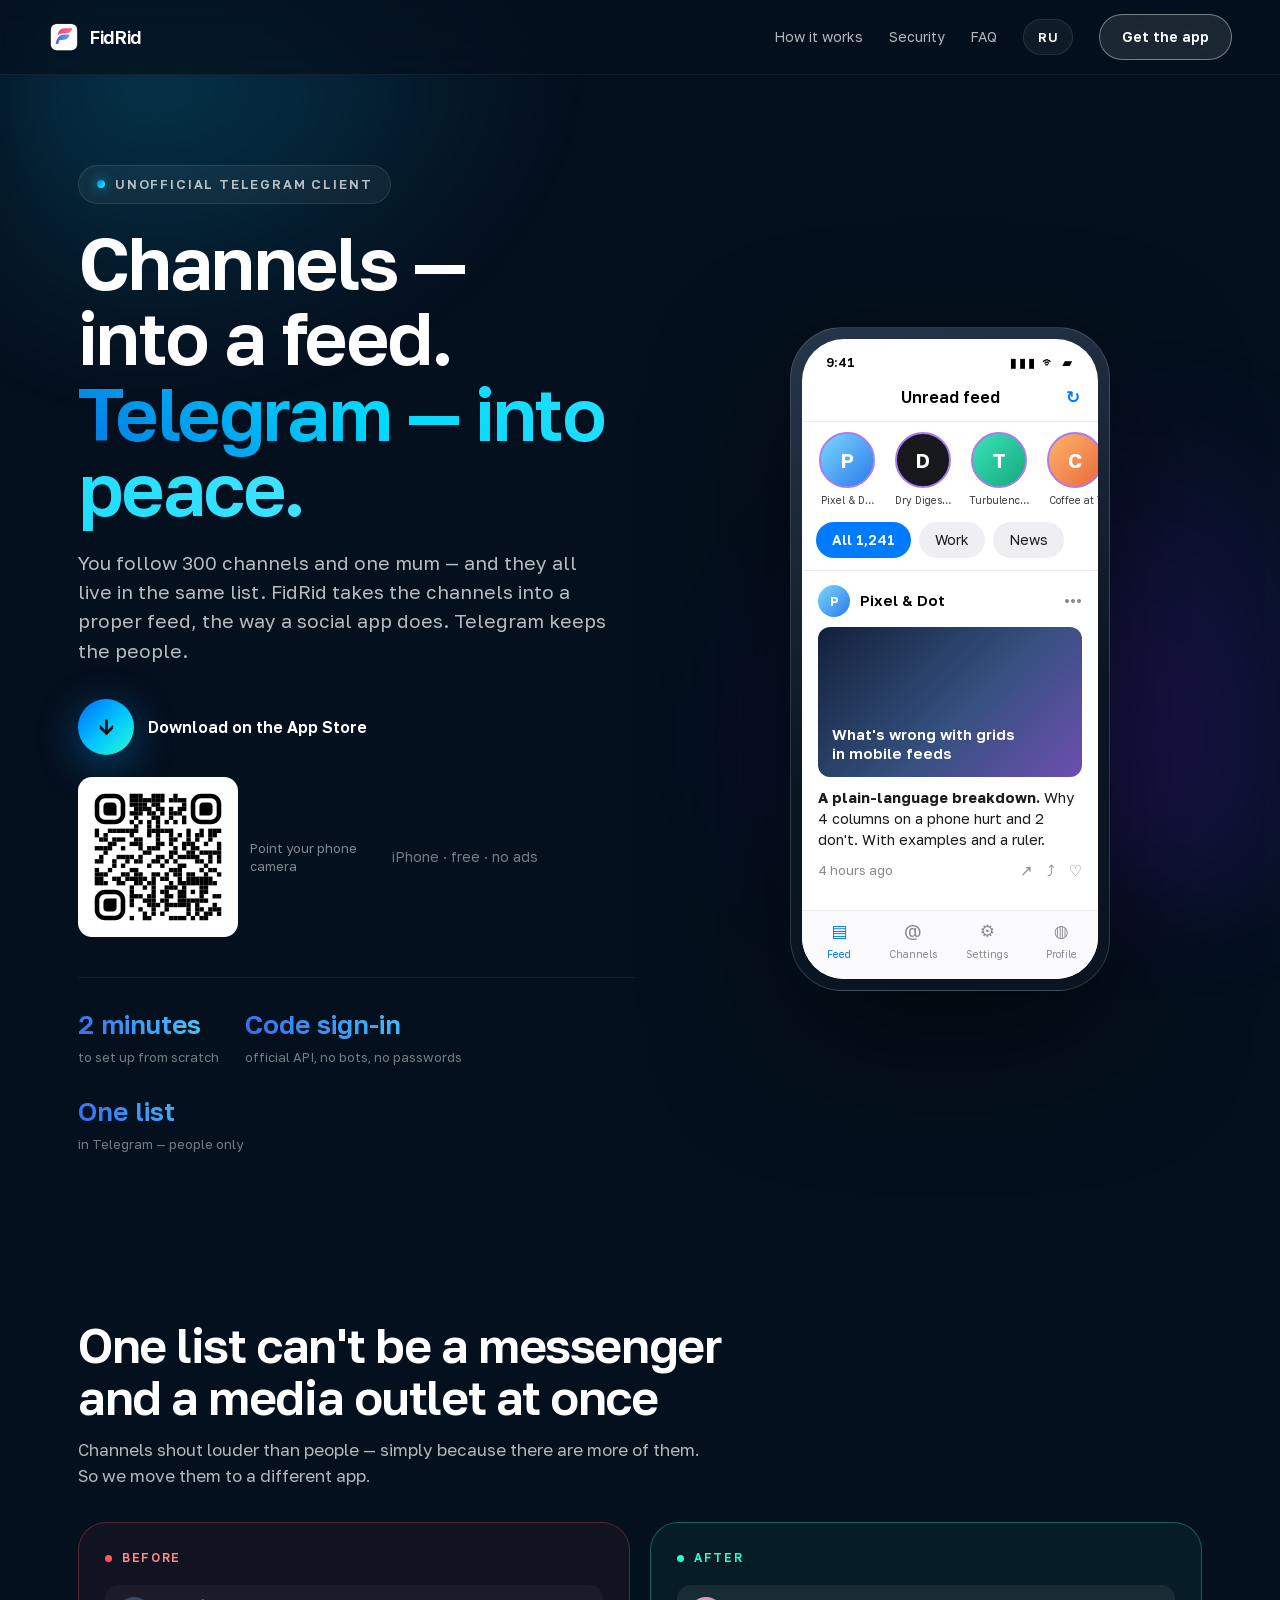
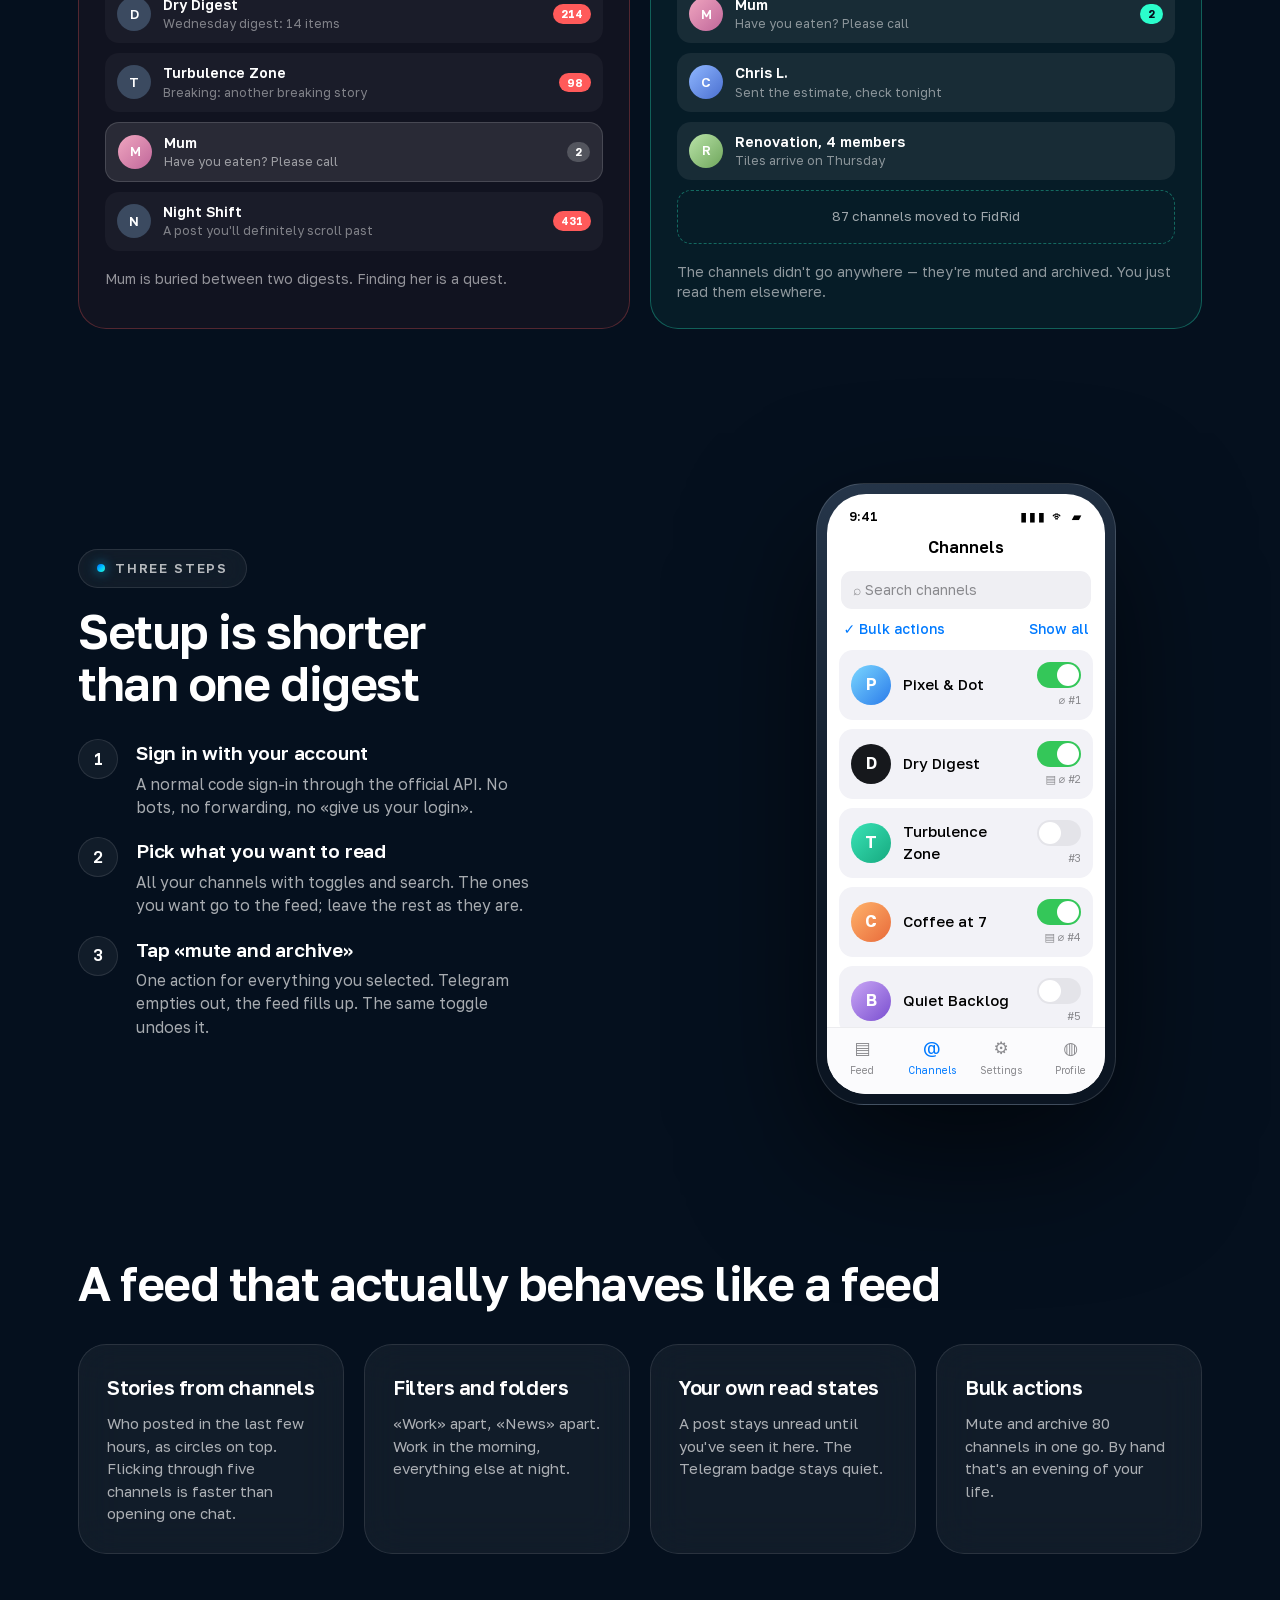
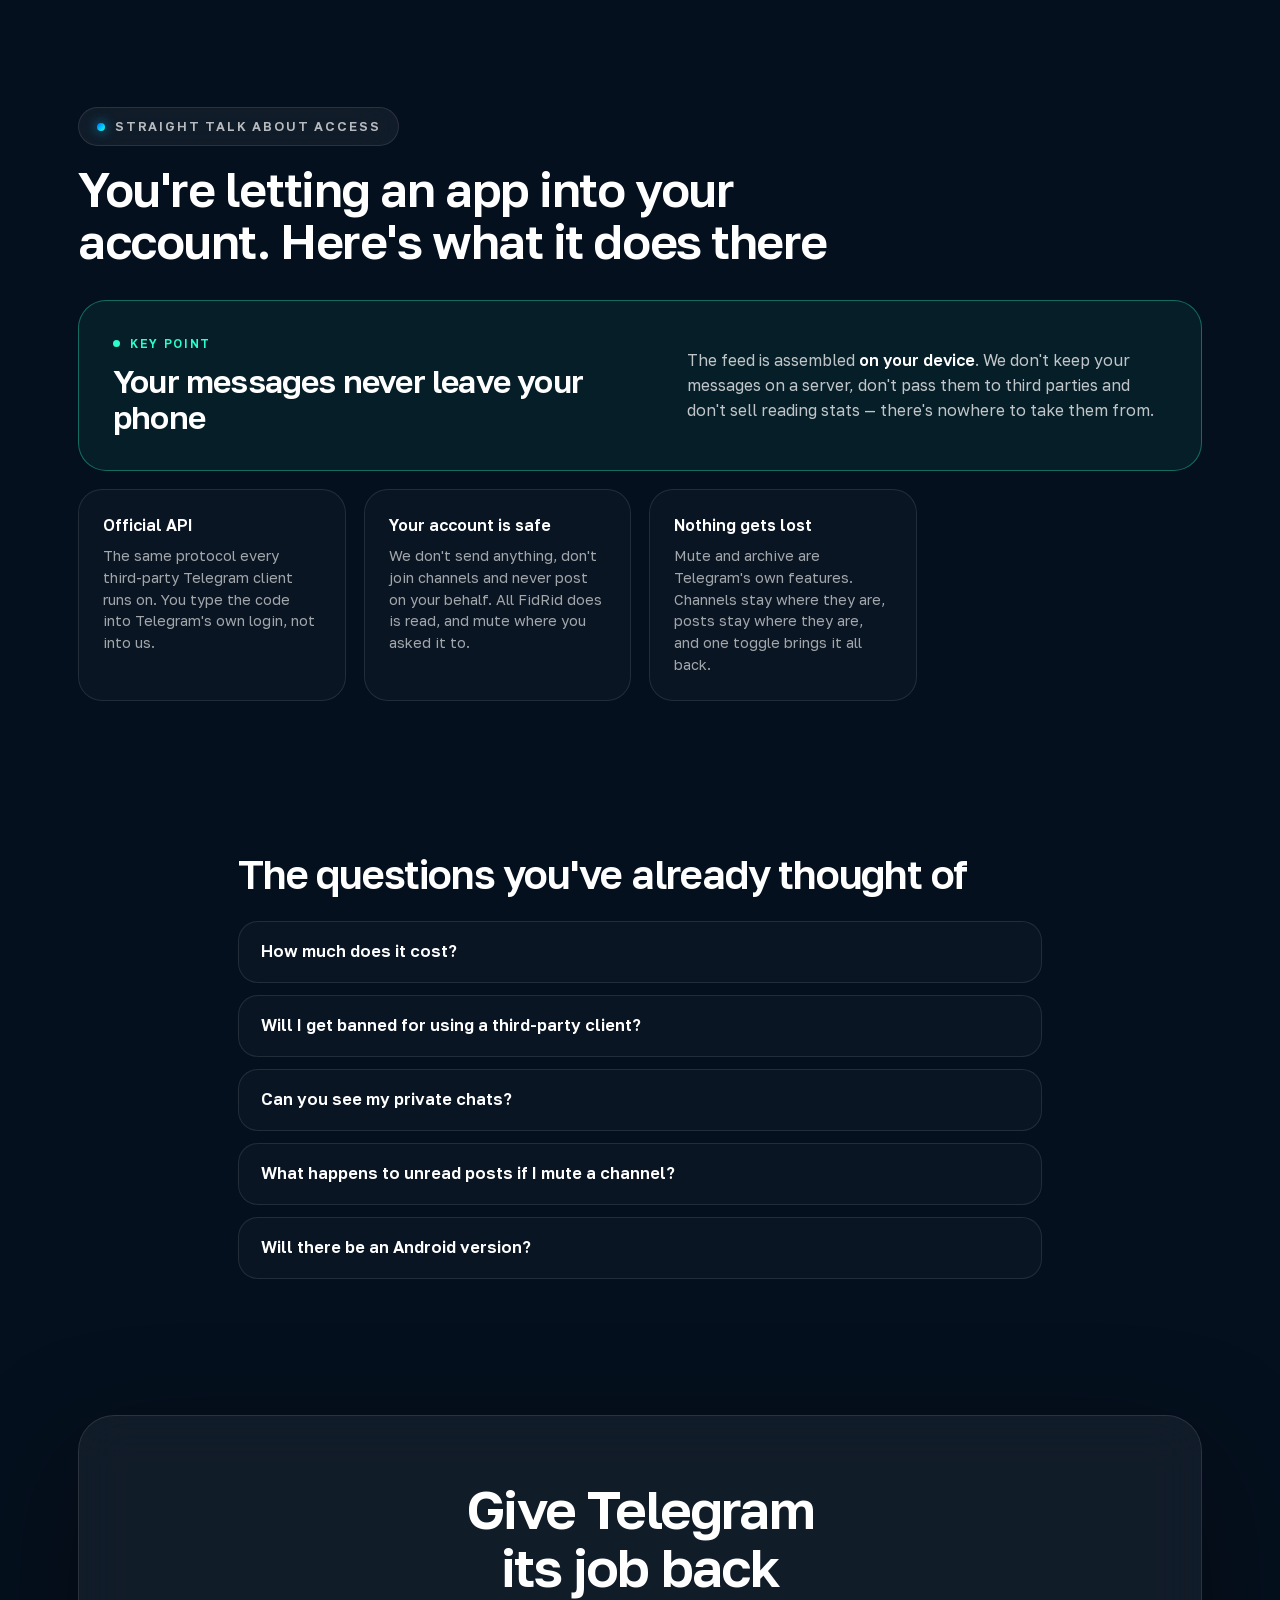
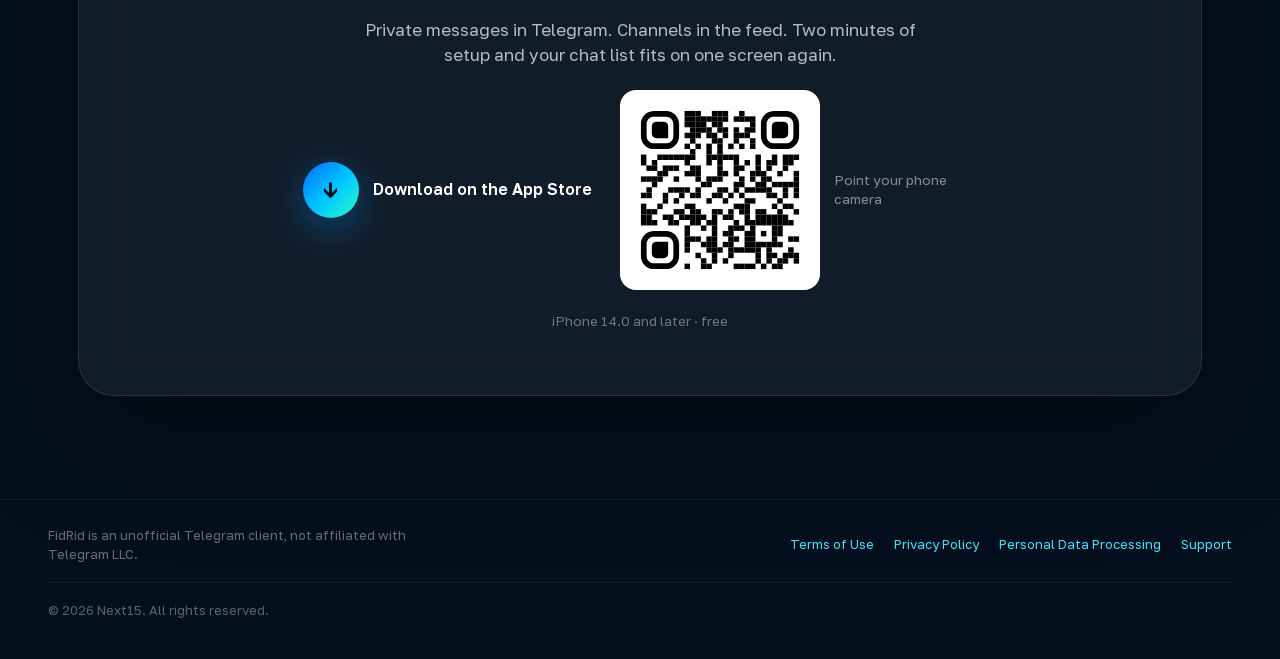
==== commit d770ea28: "feat: страницы юридических документов и контакт поддержки Документы теперь не только PDF, но и стран" ====
--- a/index.html
+++ b/index.html
@@ -273,7 +273,7 @@
     <footer data-dc-tpl="293" style="border-top: 1px solid var(--border-faint); padding: 26px clamp(16px, 4vw, 48px) 40px;">
       <div data-dc-tpl="294" style="max-width: 1220px; margin: 0px auto; display: flex; flex-wrap: wrap; gap: 16px; align-items: center; justify-content: space-between; font-size: 13px; color: rgba(255, 255, 255, 0.4);">
         <span data-dc-tpl="295" style="max-width: 46ch;">FidRid — неофициальный клиент Telegram, не связанный с Telegram LLC.</span>
-        <span data-dc-tpl="296" style="display: flex; flex-wrap: wrap; gap: 20px;"><a data-dc-tpl="297" href="Legal/Terms_of_Use_Ru.pdf" data-doc="terms" target="_blank" rel="noopener">Условия использования</a><a data-dc-tpl="298" href="Legal/Privacy_Policy_Ru.pdf" data-doc="privacy" target="_blank" rel="noopener">Политика конфиденциальности</a><a data-dc-tpl="299" href="Legal/Consent_to_Personal_Data_Processing_Ru.pdf" data-doc="processing" target="_blank" rel="noopener">Обработка персональных данных</a><a data-dc-tpl="300" href="#faq">Поддержка</a></span>
+        <span data-dc-tpl="296" style="display: flex; flex-wrap: wrap; gap: 20px;"><a data-dc-tpl="297" href="legal/terms/">Условия использования</a><a data-dc-tpl="298" href="legal/privacy/">Политика конфиденциальности</a><a data-dc-tpl="299" href="legal/consent/">Обработка персональных данных</a><a data-dc-tpl="300" href="mailto:taxers.59botanic@icloud.com">Поддержка</a></span>
       </div>
       <div data-dc-tpl="301" style="max-width: 1220px; margin: 18px auto 0px; padding-top: 18px; border-top: 1px solid var(--border-faint); font-size: 13px; color: rgba(255, 255, 255, 0.35);">© 2026 Next15. All rights reserved.</div>
     </footer>
